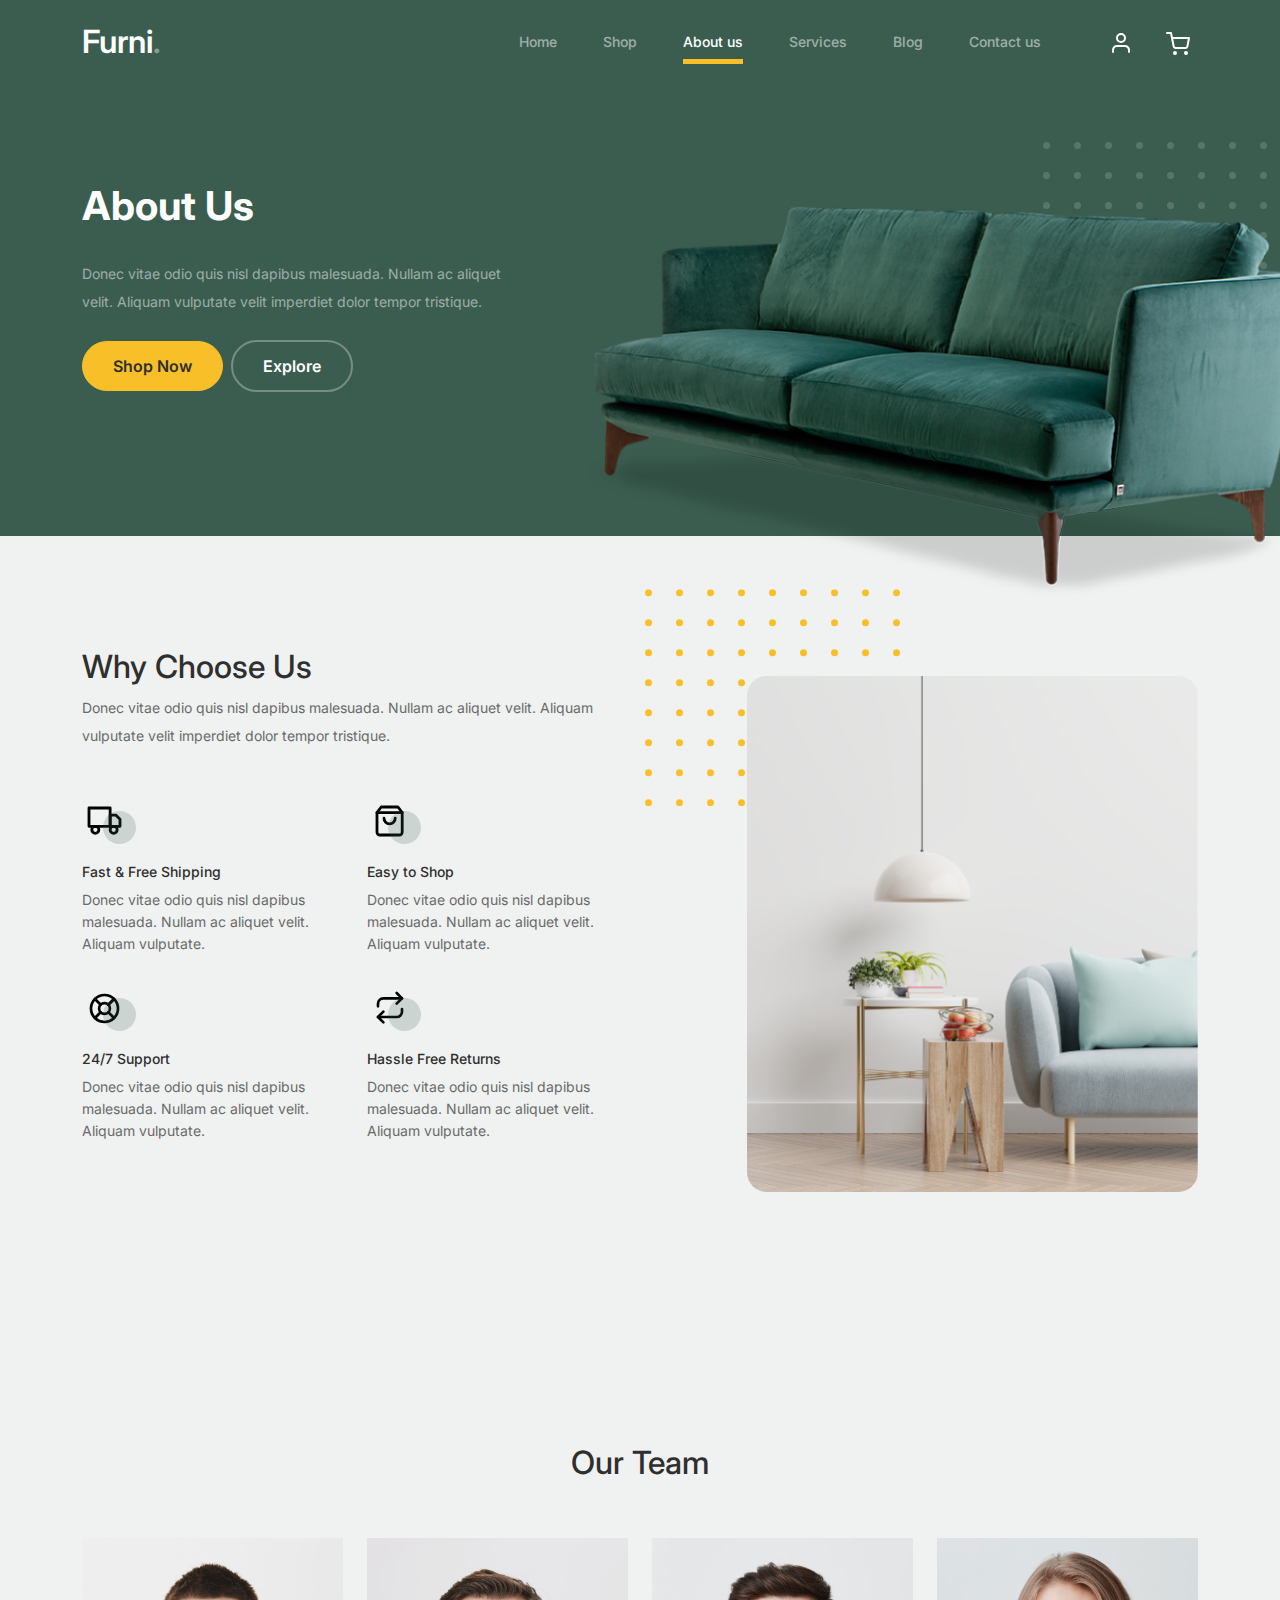
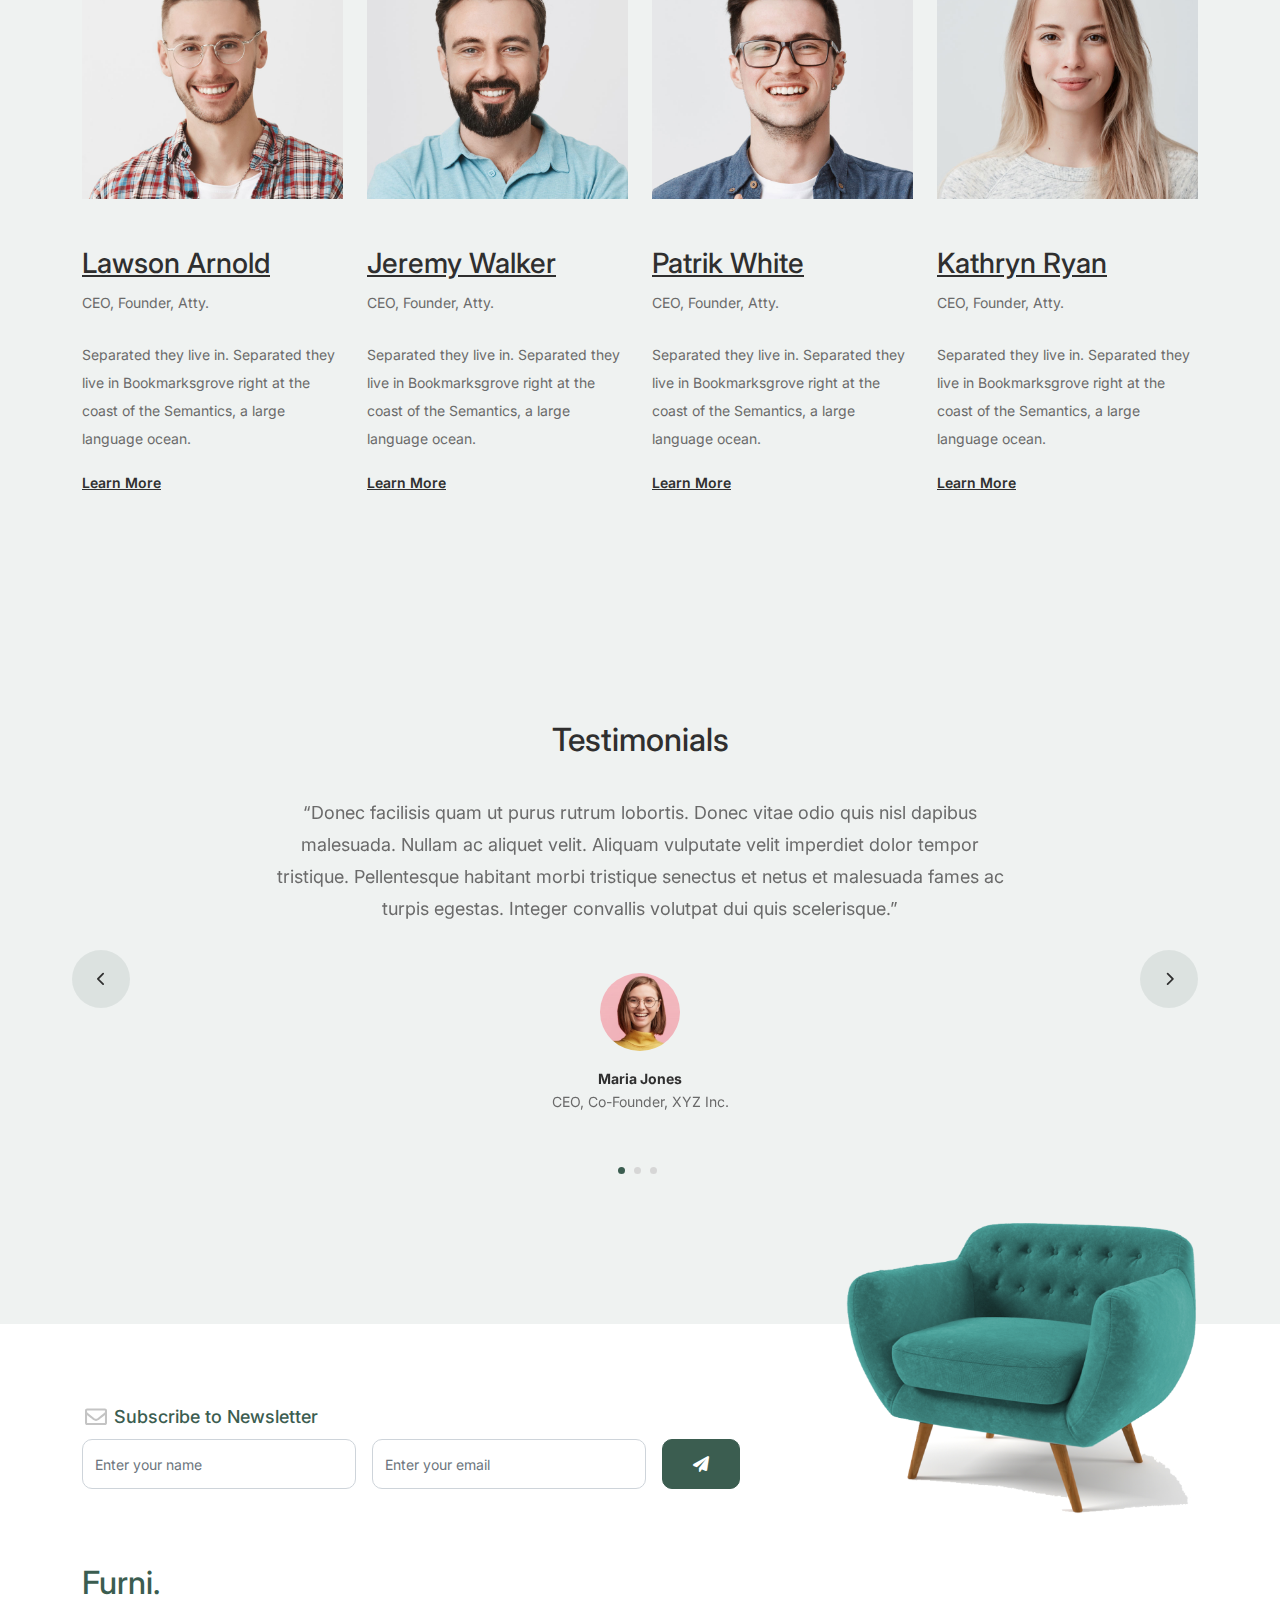
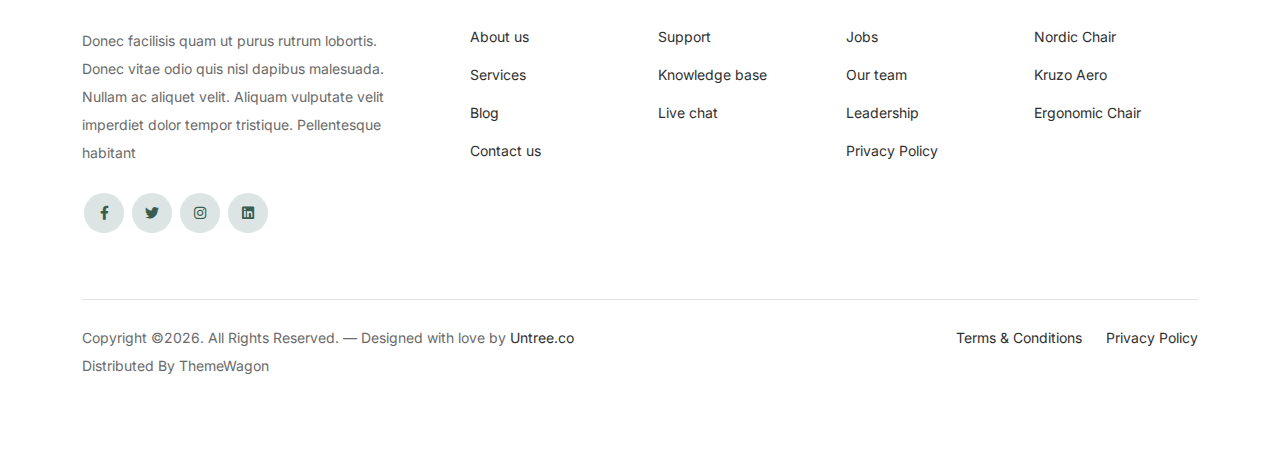
==== about.html @ af4d05bc "first commit" ====
<!-- /*
* Bootstrap 5
* Template Name: Furni
* Template Author: Untree.co
* Template URI: https://untree.co/
* License: https://creativecommons.org/licenses/by/3.0/
*/ -->
<!doctype html>
<html lang="en">
<head>
  <meta charset="utf-8">
  <meta name="viewport" content="width=device-width, initial-scale=1, shrink-to-fit=no">
  <meta name="author" content="Untree.co">
  <link rel="shortcut icon" href="favicon.png">

  <meta name="description" content="" />
  <meta name="keywords" content="bootstrap, bootstrap4" />

		<!-- Bootstrap CSS -->
		<link href="css/bootstrap.min.css" rel="stylesheet">
		<link href="https://cdnjs.cloudflare.com/ajax/libs/font-awesome/6.0.0-beta3/css/all.min.css" rel="stylesheet">
		<link href="css/tiny-slider.css" rel="stylesheet">
		<link href="css/style.css" rel="stylesheet">
		<title>Furni Free Bootstrap 5 Template for Furniture and Interior Design Websites by Untree.co </title>
	</head>

	<body>

		<!-- Start Header/Navigation -->
		<nav class="custom-navbar navbar navbar navbar-expand-md navbar-dark bg-dark" arial-label="Furni navigation bar">

			<div class="container">
				<a class="navbar-brand" href="index.html">Furni<span>.</span></a>

				<button class="navbar-toggler" type="button" data-bs-toggle="collapse" data-bs-target="#navbarsFurni" aria-controls="navbarsFurni" aria-expanded="false" aria-label="Toggle navigation">
					<span class="navbar-toggler-icon"></span>
				</button>

				<div class="collapse navbar-collapse" id="navbarsFurni">
					<ul class="custom-navbar-nav navbar-nav ms-auto mb-2 mb-md-0">
						<li class="nav-item ">
							<a class="nav-link" href="index.html">Home</a>
						</li>
						<li><a class="nav-link" href="shop.html">Shop</a></li>
						<li class="active"><a class="nav-link" href="about.html">About us</a></li>
						<li><a class="nav-link" href="services.html">Services</a></li>
						<li><a class="nav-link" href="blog.html">Blog</a></li>
						<li><a class="nav-link" href="contact.html">Contact us</a></li>
					</ul>

					<ul class="custom-navbar-cta navbar-nav mb-2 mb-md-0 ms-5">
						<li><a class="nav-link" href="#"><img src="images/user.svg"></a></li>
						<li><a class="nav-link" href="cart.html"><img src="images/cart.svg"></a></li>
					</ul>
				</div>
			</div>
				
		</nav>
		<!-- End Header/Navigation -->

		<!-- Start Hero Section -->
			<div class="hero">
				<div class="container">
					<div class="row justify-content-between">
						<div class="col-lg-5">
							<div class="intro-excerpt">
								<h1>About Us</h1>
								<p class="mb-4">Donec vitae odio quis nisl dapibus malesuada. Nullam ac aliquet velit. Aliquam vulputate velit imperdiet dolor tempor tristique.</p>
								<p><a href="" class="btn btn-secondary me-2">Shop Now</a><a href="#" class="btn btn-white-outline">Explore</a></p>
							</div>
						</div>
						<div class="col-lg-7">
							<div class="hero-img-wrap">
								<img src="images/couch.png" class="img-fluid">
							</div>
						</div>
					</div>
				</div>
			</div>
		<!-- End Hero Section -->

		

		<!-- Start Why Choose Us Section -->
		<div class="why-choose-section">
			<div class="container">
				<div class="row justify-content-between align-items-center">
					<div class="col-lg-6">
						<h2 class="section-title">Why Choose Us</h2>
						<p>Donec vitae odio quis nisl dapibus malesuada. Nullam ac aliquet velit. Aliquam vulputate velit imperdiet dolor tempor tristique.</p>

						<div class="row my-5">
							<div class="col-6 col-md-6">
								<div class="feature">
									<div class="icon">
										<img src="images/truck.svg" alt="Image" class="imf-fluid">
									</div>
									<h3>Fast &amp; Free Shipping</h3>
									<p>Donec vitae odio quis nisl dapibus malesuada. Nullam ac aliquet velit. Aliquam vulputate.</p>
								</div>
							</div>

							<div class="col-6 col-md-6">
								<div class="feature">
									<div class="icon">
										<img src="images/bag.svg" alt="Image" class="imf-fluid">
									</div>
									<h3>Easy to Shop</h3>
									<p>Donec vitae odio quis nisl dapibus malesuada. Nullam ac aliquet velit. Aliquam vulputate.</p>
								</div>
							</div>

							<div class="col-6 col-md-6">
								<div class="feature">
									<div class="icon">
										<img src="images/support.svg" alt="Image" class="imf-fluid">
									</div>
									<h3>24/7 Support</h3>
									<p>Donec vitae odio quis nisl dapibus malesuada. Nullam ac aliquet velit. Aliquam vulputate.</p>
								</div>
							</div>

							<div class="col-6 col-md-6">
								<div class="feature">
									<div class="icon">
										<img src="images/return.svg" alt="Image" class="imf-fluid">
									</div>
									<h3>Hassle Free Returns</h3>
									<p>Donec vitae odio quis nisl dapibus malesuada. Nullam ac aliquet velit. Aliquam vulputate.</p>
								</div>
							</div>

						</div>
					</div>

					<div class="col-lg-5">
						<div class="img-wrap">
							<img src="images/why-choose-us-img.jpg" alt="Image" class="img-fluid">
						</div>
					</div>

				</div>
			</div>
		</div>
		<!-- End Why Choose Us Section -->

		<!-- Start Team Section -->
		<div class="untree_co-section">
			<div class="container">

				<div class="row mb-5">
					<div class="col-lg-5 mx-auto text-center">
						<h2 class="section-title">Our Team</h2>
					</div>
				</div>

				<div class="row">

					<!-- Start Column 1 -->
					<div class="col-12 col-md-6 col-lg-3 mb-5 mb-md-0">
						<img src="images/person_1.jpg" class="img-fluid mb-5">
						<h3 clas><a href="#"><span class="">Lawson</span> Arnold</a></h3>
            <span class="d-block position mb-4">CEO, Founder, Atty.</span>
            <p>Separated they live in.
            Separated they live in Bookmarksgrove right at the coast of the Semantics, a large language ocean.</p>
            <p class="mb-0"><a href="#" class="more dark">Learn More <span class="icon-arrow_forward"></span></a></p>
					</div> 
					<!-- End Column 1 -->

					<!-- Start Column 2 -->
					<div class="col-12 col-md-6 col-lg-3 mb-5 mb-md-0">
						<img src="images/person_2.jpg" class="img-fluid mb-5">

						<h3 clas><a href="#"><span class="">Jeremy</span> Walker</a></h3>
            <span class="d-block position mb-4">CEO, Founder, Atty.</span>
            <p>Separated they live in.
            Separated they live in Bookmarksgrove right at the coast of the Semantics, a large language ocean.</p>
            <p class="mb-0"><a href="#" class="more dark">Learn More <span class="icon-arrow_forward"></span></a></p>

					</div> 
					<!-- End Column 2 -->

					<!-- Start Column 3 -->
					<div class="col-12 col-md-6 col-lg-3 mb-5 mb-md-0">
						<img src="images/person_3.jpg" class="img-fluid mb-5">
						<h3 clas><a href="#"><span class="">Patrik</span> White</a></h3>
            <span class="d-block position mb-4">CEO, Founder, Atty.</span>
            <p>Separated they live in.
            Separated they live in Bookmarksgrove right at the coast of the Semantics, a large language ocean.</p>
            <p class="mb-0"><a href="#" class="more dark">Learn More <span class="icon-arrow_forward"></span></a></p>
					</div> 
					<!-- End Column 3 -->

					<!-- Start Column 4 -->
					<div class="col-12 col-md-6 col-lg-3 mb-5 mb-md-0">
						<img src="images/person_4.jpg" class="img-fluid mb-5">

						<h3 clas><a href="#"><span class="">Kathryn</span> Ryan</a></h3>
            <span class="d-block position mb-4">CEO, Founder, Atty.</span>
            <p>Separated they live in.
            Separated they live in Bookmarksgrove right at the coast of the Semantics, a large language ocean.</p>
            <p class="mb-0"><a href="#" class="more dark">Learn More <span class="icon-arrow_forward"></span></a></p>

          
					</div> 
					<!-- End Column 4 -->

					

				</div>
			</div>
		</div>
		<!-- End Team Section -->

		

		<!-- Start Testimonial Slider -->
		<div class="testimonial-section before-footer-section">
			<div class="container">
				<div class="row">
					<div class="col-lg-7 mx-auto text-center">
						<h2 class="section-title">Testimonials</h2>
					</div>
				</div>

				<div class="row justify-content-center">
					<div class="col-lg-12">
						<div class="testimonial-slider-wrap text-center">

							<div id="testimonial-nav">
								<span class="prev" data-controls="prev"><span class="fa fa-chevron-left"></span></span>
								<span class="next" data-controls="next"><span class="fa fa-chevron-right"></span></span>
							</div>

							<div class="testimonial-slider">
								
								<div class="item">
									<div class="row justify-content-center">
										<div class="col-lg-8 mx-auto">

											<div class="testimonial-block text-center">
												<blockquote class="mb-5">
													<p>&ldquo;Donec facilisis quam ut purus rutrum lobortis. Donec vitae odio quis nisl dapibus malesuada. Nullam ac aliquet velit. Aliquam vulputate velit imperdiet dolor tempor tristique. Pellentesque habitant morbi tristique senectus et netus et malesuada fames ac turpis egestas. Integer convallis volutpat dui quis scelerisque.&rdquo;</p>
												</blockquote>

												<div class="author-info">
													<div class="author-pic">
														<img src="images/person-1.png" alt="Maria Jones" class="img-fluid">
													</div>
													<h3 class="font-weight-bold">Maria Jones</h3>
													<span class="position d-block mb-3">CEO, Co-Founder, XYZ Inc.</span>
												</div>
											</div>

										</div>
									</div>
								</div> 
								<!-- END item -->

								<div class="item">
									<div class="row justify-content-center">
										<div class="col-lg-8 mx-auto">

											<div class="testimonial-block text-center">
												<blockquote class="mb-5">
													<p>&ldquo;Donec facilisis quam ut purus rutrum lobortis. Donec vitae odio quis nisl dapibus malesuada. Nullam ac aliquet velit. Aliquam vulputate velit imperdiet dolor tempor tristique. Pellentesque habitant morbi tristique senectus et netus et malesuada fames ac turpis egestas. Integer convallis volutpat dui quis scelerisque.&rdquo;</p>
												</blockquote>

												<div class="author-info">
													<div class="author-pic">
														<img src="images/person-1.png" alt="Maria Jones" class="img-fluid">
													</div>
													<h3 class="font-weight-bold">Maria Jones</h3>
													<span class="position d-block mb-3">CEO, Co-Founder, XYZ Inc.</span>
												</div>
											</div>

										</div>
									</div>
								</div> 
								<!-- END item -->

								<div class="item">
									<div class="row justify-content-center">
										<div class="col-lg-8 mx-auto">

											<div class="testimonial-block text-center">
												<blockquote class="mb-5">
													<p>&ldquo;Donec facilisis quam ut purus rutrum lobortis. Donec vitae odio quis nisl dapibus malesuada. Nullam ac aliquet velit. Aliquam vulputate velit imperdiet dolor tempor tristique. Pellentesque habitant morbi tristique senectus et netus et malesuada fames ac turpis egestas. Integer convallis volutpat dui quis scelerisque.&rdquo;</p>
												</blockquote>

												<div class="author-info">
													<div class="author-pic">
														<img src="images/person-1.png" alt="Maria Jones" class="img-fluid">
													</div>
													<h3 class="font-weight-bold">Maria Jones</h3>
													<span class="position d-block mb-3">CEO, Co-Founder, XYZ Inc.</span>
												</div>
											</div>

										</div>
									</div>
								</div> 
								<!-- END item -->

							</div>

						</div>
					</div>
				</div>
			</div>
		</div>
		<!-- End Testimonial Slider -->

		

		<!-- Start Footer Section -->
		<footer class="footer-section">
			<div class="container relative">

				<div class="sofa-img">
					<img src="images/sofa.png" alt="Image" class="img-fluid">
				</div>

				<div class="row">
					<div class="col-lg-8">
						<div class="subscription-form">
							<h3 class="d-flex align-items-center"><span class="me-1"><img src="images/envelope-outline.svg" alt="Image" class="img-fluid"></span><span>Subscribe to Newsletter</span></h3>

							<form action="#" class="row g-3">
								<div class="col-auto">
									<input type="text" class="form-control" placeholder="Enter your name">
								</div>
								<div class="col-auto">
									<input type="email" class="form-control" placeholder="Enter your email">
								</div>
								<div class="col-auto">
									<button class="btn btn-primary">
										<span class="fa fa-paper-plane"></span>
									</button>
								</div>
							</form>

						</div>
					</div>
				</div>

				<div class="row g-5 mb-5">
					<div class="col-lg-4">
						<div class="mb-4 footer-logo-wrap"><a href="#" class="footer-logo">Furni<span>.</span></a></div>
						<p class="mb-4">Donec facilisis quam ut purus rutrum lobortis. Donec vitae odio quis nisl dapibus malesuada. Nullam ac aliquet velit. Aliquam vulputate velit imperdiet dolor tempor tristique. Pellentesque habitant</p>

						<ul class="list-unstyled custom-social">
							<li><a href="#"><span class="fa fa-brands fa-facebook-f"></span></a></li>
							<li><a href="#"><span class="fa fa-brands fa-twitter"></span></a></li>
							<li><a href="#"><span class="fa fa-brands fa-instagram"></span></a></li>
							<li><a href="#"><span class="fa fa-brands fa-linkedin"></span></a></li>
						</ul>
					</div>

					<div class="col-lg-8">
						<div class="row links-wrap">
							<div class="col-6 col-sm-6 col-md-3">
								<ul class="list-unstyled">
									<li><a href="#">About us</a></li>
									<li><a href="#">Services</a></li>
									<li><a href="#">Blog</a></li>
									<li><a href="#">Contact us</a></li>
								</ul>
							</div>

							<div class="col-6 col-sm-6 col-md-3">
								<ul class="list-unstyled">
									<li><a href="#">Support</a></li>
									<li><a href="#">Knowledge base</a></li>
									<li><a href="#">Live chat</a></li>
								</ul>
							</div>

							<div class="col-6 col-sm-6 col-md-3">
								<ul class="list-unstyled">
									<li><a href="#">Jobs</a></li>
									<li><a href="#">Our team</a></li>
									<li><a href="#">Leadership</a></li>
									<li><a href="#">Privacy Policy</a></li>
								</ul>
							</div>

							<div class="col-6 col-sm-6 col-md-3">
								<ul class="list-unstyled">
									<li><a href="#">Nordic Chair</a></li>
									<li><a href="#">Kruzo Aero</a></li>
									<li><a href="#">Ergonomic Chair</a></li>
								</ul>
							</div>
						</div>
					</div>

				</div>

				<div class="border-top copyright">
					<div class="row pt-4">
						<div class="col-lg-6">
							<p class="mb-2 text-center text-lg-start">Copyright &copy;<script>document.write(new Date().getFullYear());</script>. All Rights Reserved. &mdash; Designed with love by <a href="https://untree.co">Untree.co</a> Distributed By <a hreff="https://themewagon.com">ThemeWagon</a>  <!-- License information: https://untree.co/license/ -->
            </p>
						</div>

						<div class="col-lg-6 text-center text-lg-end">
							<ul class="list-unstyled d-inline-flex ms-auto">
								<li class="me-4"><a href="#">Terms &amp; Conditions</a></li>
								<li><a href="#">Privacy Policy</a></li>
							</ul>
						</div>

					</div>
				</div>

			</div>
		</footer>
		<!-- End Footer Section -->	


		<script src="js/bootstrap.bundle.min.js"></script>
		<script src="js/tiny-slider.js"></script>
		<script src="js/custom.js"></script>
	</body>

</html>
---- css/tiny-slider.css ----
.tns-outer{padding:0 !important}.tns-outer [hidden]{display:none !important}.tns-outer [aria-controls],.tns-outer [data-action]{cursor:pointer}.tns-slider{-webkit-transition:all 0s;-moz-transition:all 0s;transition:all 0s}.tns-slider>.tns-item{-webkit-box-sizing:border-box;-moz-box-sizing:border-box;box-sizing:border-box}.tns-horizontal.tns-subpixel{white-space:nowrap}.tns-horizontal.tns-subpixel>.tns-item{display:inline-block;vertical-align:top;white-space:normal}.tns-horizontal.tns-no-subpixel:after{content:'';display:table;clear:both}.tns-horizontal.tns-no-subpixel>.tns-item{float:left}.tns-horizontal.tns-carousel.tns-no-subpixel>.tns-item{margin-right:-100%}.tns-no-calc{position:relative;left:0}.tns-gallery{position:relative;left:0;min-height:1px}.tns-gallery>.tns-item{position:absolute;left:-100%;-webkit-transition:transform 0s, opacity 0s;-moz-transition:transform 0s, opacity 0s;transition:transform 0s, opacity 0s}.tns-gallery>.tns-slide-active{position:relative;left:auto !important}.tns-gallery>.tns-moving{-webkit-transition:all 0.25s;-moz-transition:all 0.25s;transition:all 0.25s}.tns-autowidth{display:inline-block}.tns-lazy-img{-webkit-transition:opacity 0.6s;-moz-transition:opacity 0.6s;transition:opacity 0.6s;opacity:0.6}.tns-lazy-img.tns-complete{opacity:1}.tns-ah{-webkit-transition:height 0s;-moz-transition:height 0s;transition:height 0s}.tns-ovh{overflow:hidden}.tns-visually-hidden{position:absolute;left:-10000em}.tns-transparent{opacity:0;visibility:hidden}.tns-fadeIn{opacity:1;filter:alpha(opacity=100);z-index:0}.tns-normal,.tns-fadeOut{opacity:0;filter:alpha(opacity=0);z-index:-1}.tns-vpfix{white-space:nowrap}.tns-vpfix>div,.tns-vpfix>li{display:inline-block}.tns-t-subp2{margin:0 auto;width:310px;position:relative;height:10px;overflow:hidden}.tns-t-ct{width:2333.3333333%;width:-webkit-calc(100% * 70 / 3);width:-moz-calc(100% * 70 / 3);width:calc(100% * 70 / 3);position:absolute;right:0}.tns-t-ct:after{content:'';display:table;clear:both}.tns-t-ct>div{width:1.4285714%;width:-webkit-calc(100% / 70);width:-moz-calc(100% / 70);width:calc(100% / 70);height:10px;float:left}

/*# sourceMappingURL=sourcemaps/tiny-slider.css.map */
---- css/style.css ----
/*
* Template Name: UntreeStore
* Template Author: Untree.co
* Author URI: https://untree.co/
* License: https://creativecommons.org/licenses/by/3.0/
*/
@import url("https://fonts.googleapis.com/css2?family=Inter:wght@400;500;600;700;800&display=swap");
body {
  overflow-x: hidden;
  position: relative; }

body {
  font-family: "Inter", sans-serif;
  font-weight: 400;
  line-height: 28px;
  color: #6a6a6a;
  font-size: 14px;
  background-color: #eff2f1; }

a {
  text-decoration: none;
  -webkit-transition: .3s all ease;
  -o-transition: .3s all ease;
  transition: .3s all ease;
  color: #2f2f2f;
  text-decoration: underline; }
  a:hover {
    color: #2f2f2f;
    text-decoration: none; }
  a.more {
    font-weight: 600; }

.custom-navbar {
  background: #3b5d50 !important;
  padding-top: 20px;
  padding-bottom: 20px; }
  .custom-navbar .navbar-brand {
    font-size: 32px;
    font-weight: 600; }
    .custom-navbar .navbar-brand > span {
      opacity: .4; }
  .custom-navbar .navbar-toggler {
    border-color: transparent; }
    .custom-navbar .navbar-toggler:active, .custom-navbar .navbar-toggler:focus {
      -webkit-box-shadow: none;
      box-shadow: none;
      outline: none; }
  @media (min-width: 992px) {
    .custom-navbar .custom-navbar-nav li {
      margin-left: 15px;
      margin-right: 15px; } }
  .custom-navbar .custom-navbar-nav li a {
    font-weight: 500;
    color: #ffffff !important;
    opacity: .5;
    -webkit-transition: .3s all ease;
    -o-transition: .3s all ease;
    transition: .3s all ease;
    position: relative; }
    @media (min-width: 768px) {
      .custom-navbar .custom-navbar-nav li a:before {
        content: "";
        position: absolute;
        bottom: 0;
        left: 8px;
        right: 8px;
        background: #f9bf29;
        height: 5px;
        opacity: 1;
        visibility: visible;
        width: 0;
        -webkit-transition: .15s all ease-out;
        -o-transition: .15s all ease-out;
        transition: .15s all ease-out; } }
    .custom-navbar .custom-navbar-nav li a:hover {
      opacity: 1; }
      .custom-navbar .custom-navbar-nav li a:hover:before {
        width: calc(100% - 16px); }
  .custom-navbar .custom-navbar-nav li.active a {
    opacity: 1; }
    .custom-navbar .custom-navbar-nav li.active a:before {
      width: calc(100% - 16px); }
  .custom-navbar .custom-navbar-cta {
    margin-left: 0 !important;
    -webkit-box-orient: horizontal;
    -webkit-box-direction: normal;
    -ms-flex-direction: row;
    flex-direction: row; }
    @media (min-width: 768px) {
      .custom-navbar .custom-navbar-cta {
        margin-left: 40px !important; } }
    .custom-navbar .custom-navbar-cta li {
      margin-left: 0px;
      margin-right: 0px; }
      .custom-navbar .custom-navbar-cta li:first-child {
        margin-right: 20px; }

.hero {
  background: #3b5d50;
  padding: calc(4rem - 30px) 0 0rem 0; }
  @media (min-width: 768px) {
    .hero {
      padding: calc(4rem - 30px) 0 4rem 0; } }
  @media (min-width: 992px) {
    .hero {
      padding: calc(8rem - 30px) 0 8rem 0; } }
  .hero .intro-excerpt {
    position: relative;
    z-index: 4; }
    @media (min-width: 992px) {
      .hero .intro-excerpt {
        max-width: 450px; } }
  .hero h1 {
    font-weight: 700;
    color: #ffffff;
    margin-bottom: 30px; }
    @media (min-width: 1400px) {
      .hero h1 {
        font-size: 54px; } }
  .hero p {
    color: rgba(255, 255, 255, 0.5);
    margin-botom: 30px; }
  .hero .hero-img-wrap {
    position: relative; }
    .hero .hero-img-wrap img {
      position: relative;
      top: 0px;
      right: 0px;
      z-index: 2;
      max-width: 780px;
      left: -20px; }
      @media (min-width: 768px) {
        .hero .hero-img-wrap img {
          right: 0px;
          left: -100px; } }
      @media (min-width: 992px) {
        .hero .hero-img-wrap img {
          left: 0px;
          top: -80px;
          position: absolute;
          right: -50px; } }
      @media (min-width: 1200px) {
        .hero .hero-img-wrap img {
          left: 0px;
          top: -80px;
          right: -100px; } }
    .hero .hero-img-wrap:after {
      content: "";
      position: absolute;
      width: 255px;
      height: 217px;
      background-image: url("../images/dots-light.svg");
      background-size: contain;
      background-repeat: no-repeat;
      right: -100px;
      top: -0px; }
      @media (min-width: 1200px) {
        .hero .hero-img-wrap:after {
          top: -40px; } }

.btn {
  font-weight: 600;
  padding: 12px 30px;
  border-radius: 30px;
  color: #ffffff;
  background: #2f2f2f;
  border-color: #2f2f2f; }
  .btn:hover {
    color: #ffffff;
    background: #222222;
    border-color: #222222; }
  .btn:active, .btn:focus {
    outline: none !important;
    -webkit-box-shadow: none;
    box-shadow: none; }
  .btn.btn-primary {
    background: #3b5d50;
    border-color: #3b5d50; }
    .btn.btn-primary:hover {
      background: #314d43;
      border-color: #314d43; }
  .btn.btn-secondary {
    color: #2f2f2f;
    background: #f9bf29;
    border-color: #f9bf29; }
    .btn.btn-secondary:hover {
      background: #f8b810;
      border-color: #f8b810; }
  .btn.btn-white-outline {
    background: transparent;
    border-width: 2px;
    border-color: rgba(255, 255, 255, 0.3); }
    .btn.btn-white-outline:hover {
      border-color: white;
      color: #ffffff; }

.section-title {
  color: #2f2f2f; }

.product-section {
  padding: 7rem 0; }
  .product-section .product-item {
    text-align: center;
    text-decoration: none;
    display: block;
    position: relative;
    padding-bottom: 50px;
    cursor: pointer; }
    .product-section .product-item .product-thumbnail {
      margin-bottom: 30px;
      position: relative;
      top: 0;
      -webkit-transition: .3s all ease;
      -o-transition: .3s all ease;
      transition: .3s all ease; }
    .product-section .product-item h3 {
      font-weight: 600;
      font-size: 16px; }
    .product-section .product-item strong {
      font-weight: 800 !important;
      font-size: 18px !important; }
    .product-section .product-item h3, .product-section .product-item strong {
      color: #2f2f2f;
      text-decoration: none; }
    .product-section .product-item .icon-cross {
      position: absolute;
      width: 35px;
      height: 35px;
      display: inline-block;
      background: #2f2f2f;
      bottom: 15px;
      left: 50%;
      -webkit-transform: translateX(-50%);
      -ms-transform: translateX(-50%);
      transform: translateX(-50%);
      margin-bottom: -17.5px;
      border-radius: 50%;
      opacity: 0;
      visibility: hidden;
      -webkit-transition: .3s all ease;
      -o-transition: .3s all ease;
      transition: .3s all ease; }
      .product-section .product-item .icon-cross img {
        position: absolute;
        left: 50%;
        top: 50%;
        -webkit-transform: translate(-50%, -50%);
        -ms-transform: translate(-50%, -50%);
        transform: translate(-50%, -50%); }
    .product-section .product-item:before {
      bottom: 0;
      left: 0;
      right: 0;
      position: absolute;
      content: "";
      background: #dce5e4;
      height: 0%;
      z-index: -1;
      border-radius: 10px;
      -webkit-transition: .3s all ease;
      -o-transition: .3s all ease;
      transition: .3s all ease; }
    .product-section .product-item:hover .product-thumbnail {
      top: -25px; }
    .product-section .product-item:hover .icon-cross {
      bottom: 0;
      opacity: 1;
      visibility: visible; }
    .product-section .product-item:hover:before {
      height: 70%; }

.why-choose-section {
  padding: 7rem 0; }
  .why-choose-section .img-wrap {
    position: relative; }
    .why-choose-section .img-wrap:before {
      position: absolute;
      content: "";
      width: 255px;
      height: 217px;
      background-image: url("../images/dots-yellow.svg");
      background-repeat: no-repeat;
      background-size: contain;
      -webkit-transform: translate(-40%, -40%);
      -ms-transform: translate(-40%, -40%);
      transform: translate(-40%, -40%);
      z-index: -1; }
    .why-choose-section .img-wrap img {
      border-radius: 20px; }

.feature {
  margin-bottom: 30px; }
  .feature .icon {
    display: inline-block;
    position: relative;
    margin-bottom: 20px; }
    .feature .icon:before {
      content: "";
      width: 33px;
      height: 33px;
      position: absolute;
      background: rgba(59, 93, 80, 0.2);
      border-radius: 50%;
      right: -8px;
      bottom: 0; }
  .feature h3 {
    font-size: 14px;
    color: #2f2f2f; }
  .feature p {
    font-size: 14px;
    line-height: 22px;
    color: #6a6a6a; }

.we-help-section {
  padding: 7rem 0; }
  .we-help-section .imgs-grid {
    display: -ms-grid;
    display: grid;
    -ms-grid-columns: (1fr)[27];
    grid-template-columns: repeat(27, 1fr);
    position: relative; }
    .we-help-section .imgs-grid:before {
      position: absolute;
      content: "";
      width: 255px;
      height: 217px;
      background-image: url("../images/dots-green.svg");
      background-size: contain;
      background-repeat: no-repeat;
      -webkit-transform: translate(-40%, -40%);
      -ms-transform: translate(-40%, -40%);
      transform: translate(-40%, -40%);
      z-index: -1; }
    .we-help-section .imgs-grid .grid {
      position: relative; }
      .we-help-section .imgs-grid .grid img {
        border-radius: 20px;
        max-width: 100%; }
      .we-help-section .imgs-grid .grid.grid-1 {
        -ms-grid-column: 1;
        -ms-grid-column-span: 18;
        grid-column: 1 / span 18;
        -ms-grid-row: 1;
        -ms-grid-row-span: 27;
        grid-row: 1 / span 27; }
      .we-help-section .imgs-grid .grid.grid-2 {
        -ms-grid-column: 19;
        -ms-grid-column-span: 27;
        grid-column: 19 / span 27;
        -ms-grid-row: 1;
        -ms-grid-row-span: 5;
        grid-row: 1 / span 5;
        padding-left: 20px; }
      .we-help-section .imgs-grid .grid.grid-3 {
        -ms-grid-column: 14;
        -ms-grid-column-span: 16;
        grid-column: 14 / span 16;
        -ms-grid-row: 6;
        -ms-grid-row-span: 27;
        grid-row: 6 / span 27;
        padding-top: 20px; }

.custom-list {
  width: 100%; }
  .custom-list li {
    display: inline-block;
    width: calc(50% - 20px);
    margin-bottom: 12px;
    line-height: 1.5;
    position: relative;
    padding-left: 20px; }
    .custom-list li:before {
      content: "";
      width: 8px;
      height: 8px;
      border-radius: 50%;
      border: 2px solid #3b5d50;
      position: absolute;
      left: 0;
      top: 8px; }

.popular-product {
  padding: 0 0 7rem 0; }
  .popular-product .product-item-sm h3 {
    font-size: 14px;
    font-weight: 700;
    color: #2f2f2f; }
  .popular-product .product-item-sm a {
    text-decoration: none;
    color: #2f2f2f;
    -webkit-transition: .3s all ease;
    -o-transition: .3s all ease;
    transition: .3s all ease; }
    .popular-product .product-item-sm a:hover {
      color: rgba(47, 47, 47, 0.5); }
  .popular-product .product-item-sm p {
    line-height: 1.4;
    margin-bottom: 10px;
    font-size: 14px; }
  .popular-product .product-item-sm .thumbnail {
    margin-right: 10px;
    -webkit-box-flex: 0;
    -ms-flex: 0 0 120px;
    flex: 0 0 120px;
    position: relative; }
    .popular-product .product-item-sm .thumbnail:before {
      content: "";
      position: absolute;
      border-radius: 20px;
      background: #dce5e4;
      width: 98px;
      height: 98px;
      top: 50%;
      left: 50%;
      -webkit-transform: translate(-50%, -50%);
      -ms-transform: translate(-50%, -50%);
      transform: translate(-50%, -50%);
      z-index: -1; }

.testimonial-section {
  padding: 3rem 0 7rem 0; }

.testimonial-slider-wrap {
  position: relative; }
  .testimonial-slider-wrap .tns-inner {
    padding-top: 30px; }
  .testimonial-slider-wrap .item .testimonial-block blockquote {
    font-size: 16px; }
    @media (min-width: 768px) {
      .testimonial-slider-wrap .item .testimonial-block blockquote {
        line-height: 32px;
        font-size: 18px; } }
  .testimonial-slider-wrap .item .testimonial-block .author-info .author-pic {
    margin-bottom: 20px; }
    .testimonial-slider-wrap .item .testimonial-block .author-info .author-pic img {
      max-width: 80px;
      border-radius: 50%; }
  .testimonial-slider-wrap .item .testimonial-block .author-info h3 {
    font-size: 14px;
    font-weight: 700;
    color: #2f2f2f;
    margin-bottom: 0; }
  .testimonial-slider-wrap #testimonial-nav {
    position: absolute;
    top: 50%;
    z-index: 99;
    width: 100%;
    display: none; }
    @media (min-width: 768px) {
      .testimonial-slider-wrap #testimonial-nav {
        display: block; } }
    .testimonial-slider-wrap #testimonial-nav > span {
      cursor: pointer;
      position: absolute;
      width: 58px;
      height: 58px;
      line-height: 58px;
      border-radius: 50%;
      background: rgba(59, 93, 80, 0.1);
      color: #2f2f2f;
      -webkit-transition: .3s all ease;
      -o-transition: .3s all ease;
      transition: .3s all ease; }
      .testimonial-slider-wrap #testimonial-nav > span:hover {
        background: #3b5d50;
        color: #ffffff; }
    .testimonial-slider-wrap #testimonial-nav .prev {
      left: -10px; }
    .testimonial-slider-wrap #testimonial-nav .next {
      right: 0; }
  .testimonial-slider-wrap .tns-nav {
    position: absolute;
    bottom: -50px;
    left: 50%;
    -webkit-transform: translateX(-50%);
    -ms-transform: translateX(-50%);
    transform: translateX(-50%); }
    .testimonial-slider-wrap .tns-nav button {
      background: none;
      border: none;
      display: inline-block;
      position: relative;
      width: 0 !important;
      height: 7px !important;
      margin: 2px; }
      .testimonial-slider-wrap .tns-nav button:active, .testimonial-slider-wrap .tns-nav button:focus, .testimonial-slider-wrap .tns-nav button:hover {
        outline: none;
        -webkit-box-shadow: none;
        box-shadow: none;
        background: none; }
      .testimonial-slider-wrap .tns-nav button:before {
        display: block;
        width: 7px;
        height: 7px;
        left: 0;
        top: 0;
        position: absolute;
        content: "";
        border-radius: 50%;
        -webkit-transition: .3s all ease;
        -o-transition: .3s all ease;
        transition: .3s all ease;
        background-color: #d6d6d6; }
      .testimonial-slider-wrap .tns-nav button:hover:before, .testimonial-slider-wrap .tns-nav button.tns-nav-active:before {
        background-color: #3b5d50; }

.before-footer-section {
  padding: 7rem 0 12rem 0 !important; }

.blog-section {
  padding: 7rem 0 12rem 0; }
  .blog-section .post-entry a {
    text-decoration: none; }
  .blog-section .post-entry .post-thumbnail {
    display: block;
    margin-bottom: 20px; }
    .blog-section .post-entry .post-thumbnail img {
      border-radius: 20px;
      -webkit-transition: .3s all ease;
      -o-transition: .3s all ease;
      transition: .3s all ease; }
  .blog-section .post-entry .post-content-entry {
    padding-left: 15px;
    padding-right: 15px; }
    .blog-section .post-entry .post-content-entry h3 {
      font-size: 16px;
      margin-bottom: 0;
      font-weight: 600;
      margin-bottom: 7px; }
    .blog-section .post-entry .post-content-entry .meta {
      font-size: 14px; }
      .blog-section .post-entry .post-content-entry .meta a {
        font-weight: 600; }
  .blog-section .post-entry:hover .post-thumbnail img, .blog-section .post-entry:focus .post-thumbnail img {
    opacity: .7; }

.footer-section {
  padding: 80px 0;
  background: #ffffff; }
  .footer-section .relative {
    position: relative; }
  .footer-section a {
    text-decoration: none;
    color: #2f2f2f;
    -webkit-transition: .3s all ease;
    -o-transition: .3s all ease;
    transition: .3s all ease; }
    .footer-section a:hover {
      color: rgba(47, 47, 47, 0.5); }
  .footer-section .subscription-form {
    margin-bottom: 40px;
    position: relative;
    z-index: 2;
    margin-top: 100px; }
    @media (min-width: 992px) {
      .footer-section .subscription-form {
        margin-top: 0px;
        margin-bottom: 80px; } }
    .footer-section .subscription-form h3 {
      font-size: 18px;
      font-weight: 500;
      color: #3b5d50; }
    .footer-section .subscription-form .form-control {
      height: 50px;
      border-radius: 10px;
      font-family: "Inter", sans-serif; }
      .footer-section .subscription-form .form-control:active, .footer-section .subscription-form .form-control:focus {
        outline: none;
        -webkit-box-shadow: none;
        box-shadow: none;
        border-color: #3b5d50;
        -webkit-box-shadow: 0 1px 4px 0 rgba(0, 0, 0, 0.2);
        box-shadow: 0 1px 4px 0 rgba(0, 0, 0, 0.2); }
      .footer-section .subscription-form .form-control::-webkit-input-placeholder {
        font-size: 14px; }
      .footer-section .subscription-form .form-control::-moz-placeholder {
        font-size: 14px; }
      .footer-section .subscription-form .form-control:-ms-input-placeholder {
        font-size: 14px; }
      .footer-section .subscription-form .form-control:-moz-placeholder {
        font-size: 14px; }
    .footer-section .subscription-form .btn {
      border-radius: 10px !important; }
  .footer-section .sofa-img {
    position: absolute;
    top: -200px;
    z-index: 1;
    right: 0; }
    .footer-section .sofa-img img {
      max-width: 380px; }
  .footer-section .links-wrap {
    margin-top: 0px; }
    @media (min-width: 992px) {
      .footer-section .links-wrap {
        margin-top: 54px; } }
    .footer-section .links-wrap ul li {
      margin-bottom: 10px; }
  .footer-section .footer-logo-wrap .footer-logo {
    font-size: 32px;
    font-weight: 500;
    text-decoration: none;
    color: #3b5d50; }
  .footer-section .custom-social li {
    margin: 2px;
    display: inline-block; }
    .footer-section .custom-social li a {
      width: 40px;
      height: 40px;
      text-align: center;
      line-height: 40px;
      display: inline-block;
      background: #dce5e4;
      color: #3b5d50;
      border-radius: 50%; }
      .footer-section .custom-social li a:hover {
        background: #3b5d50;
        color: #ffffff; }
  .footer-section .border-top {
    border-color: #dce5e4; }
    .footer-section .border-top.copyright {
      font-size: 14px !important; }

.untree_co-section {
  padding: 7rem 0; }

.form-control {
  height: 50px;
  border-radius: 10px;
  font-family: "Inter", sans-serif; }
  .form-control:active, .form-control:focus {
    outline: none;
    -webkit-box-shadow: none;
    box-shadow: none;
    border-color: #3b5d50;
    -webkit-box-shadow: 0 1px 4px 0 rgba(0, 0, 0, 0.2);
    box-shadow: 0 1px 4px 0 rgba(0, 0, 0, 0.2); }
  .form-control::-webkit-input-placeholder {
    font-size: 14px; }
  .form-control::-moz-placeholder {
    font-size: 14px; }
  .form-control:-ms-input-placeholder {
    font-size: 14px; }
  .form-control:-moz-placeholder {
    font-size: 14px; }

.service {
  line-height: 1.5; }
  .service .service-icon {
    border-radius: 10px;
    -webkit-box-flex: 0;
    -ms-flex: 0 0 50px;
    flex: 0 0 50px;
    height: 50px;
    line-height: 50px;
    text-align: center;
    background: #3b5d50;
    margin-right: 20px;
    color: #ffffff; }

textarea {
  height: auto !important; }

.site-blocks-table {
  overflow: auto; }
  .site-blocks-table .product-thumbnail {
    width: 200px; }
  .site-blocks-table .btn {
    padding: 2px 10px; }
  .site-blocks-table thead th {
    padding: 30px;
    text-align: center;
    border-width: 0px !important;
    vertical-align: middle;
    color: rgba(0, 0, 0, 0.8);
    font-size: 18px; }
  .site-blocks-table td {
    padding: 20px;
    text-align: center;
    vertical-align: middle;
    color: rgba(0, 0, 0, 0.8); }
  .site-blocks-table tbody tr:first-child td {
    border-top: 1px solid #3b5d50 !important; }
  .site-blocks-table .btn {
    background: none !important;
    color: #000000;
    border: none;
    height: auto !important; }

.site-block-order-table th {
  border-top: none !important;
  border-bottom-width: 1px !important; }

.site-block-order-table td, .site-block-order-table th {
  color: #000000; }

.couponcode-wrap input {
  border-radius: 10px !important; }

.text-primary {
  color: #3b5d50 !important; }

.thankyou-icon {
  position: relative;
  color: #3b5d50; }
  .thankyou-icon:before {
    position: absolute;
    content: "";
    width: 50px;
    height: 50px;
    border-radius: 50%;
    background: rgba(59, 93, 80, 0.2); }

    
.backlink-card {
    background: white;
    border-radius: 10px;
    padding: 20px;
    text-align: center;
    transition: transform 0.3s ease, box-shadow 0.3s ease;
    border: 1px solid #ddd;
}

.backlink-card:hover {
    transform: translateY(-5px);
    box-shadow: 0px 5px 15px rgba(0, 0, 0, 0.1);
}

.backlink-card h4 {
    font-size: 1.2rem;
    color: #007bff;
    margin-bottom: 5px;
}

.backlink-card p {
    color: #555;
    font-size: 0.95rem;
}
.flex-center {
  display: flex;
  justify-content: center;
  align-items: center;
}

.social a {
  display: flex;
  width: 40px;
  height: 40px;
  justify-content: center;
  align-items: center;
  border-radius: 50%;
  background-color: var(--bs-primary);
  color: white;
  text-decoration: none;
  transition: 0.3s;
}

.social a:hover {
  transform: scale(1.1);
  opacity: 0.9;
}
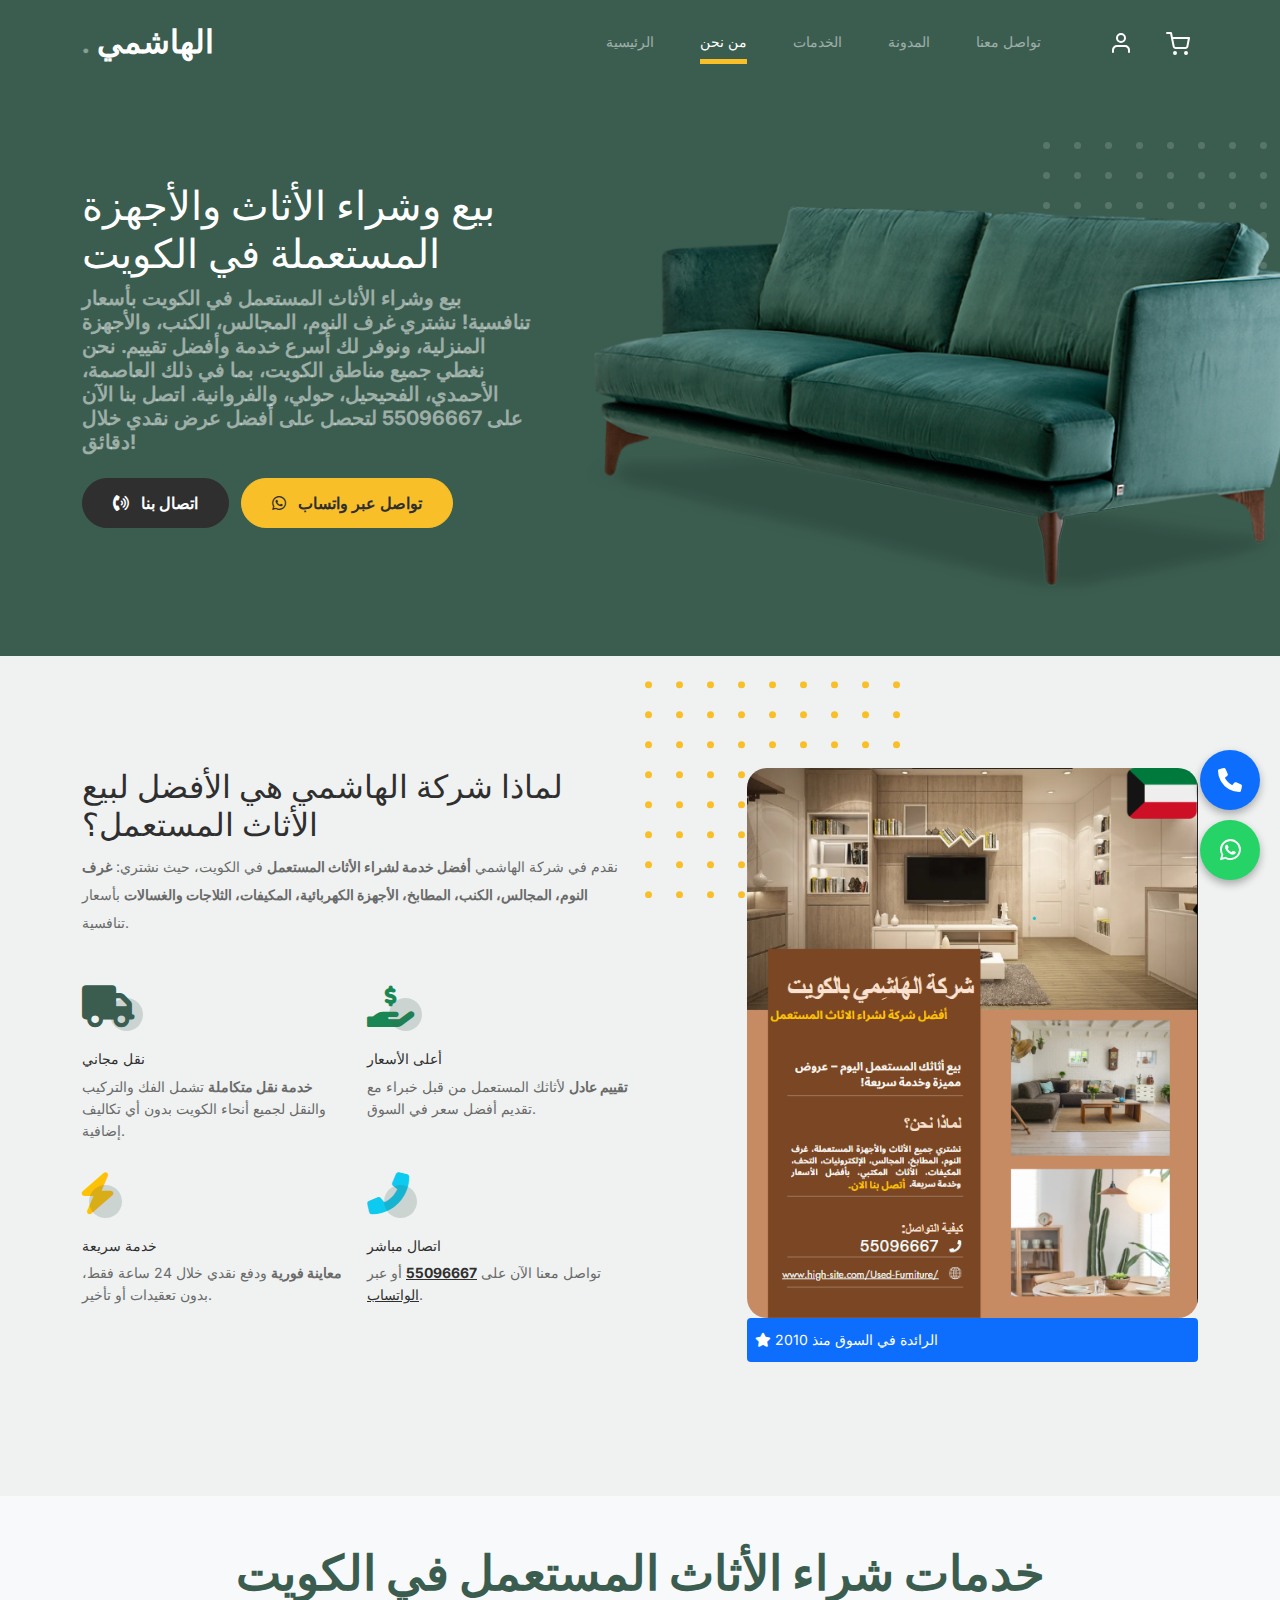
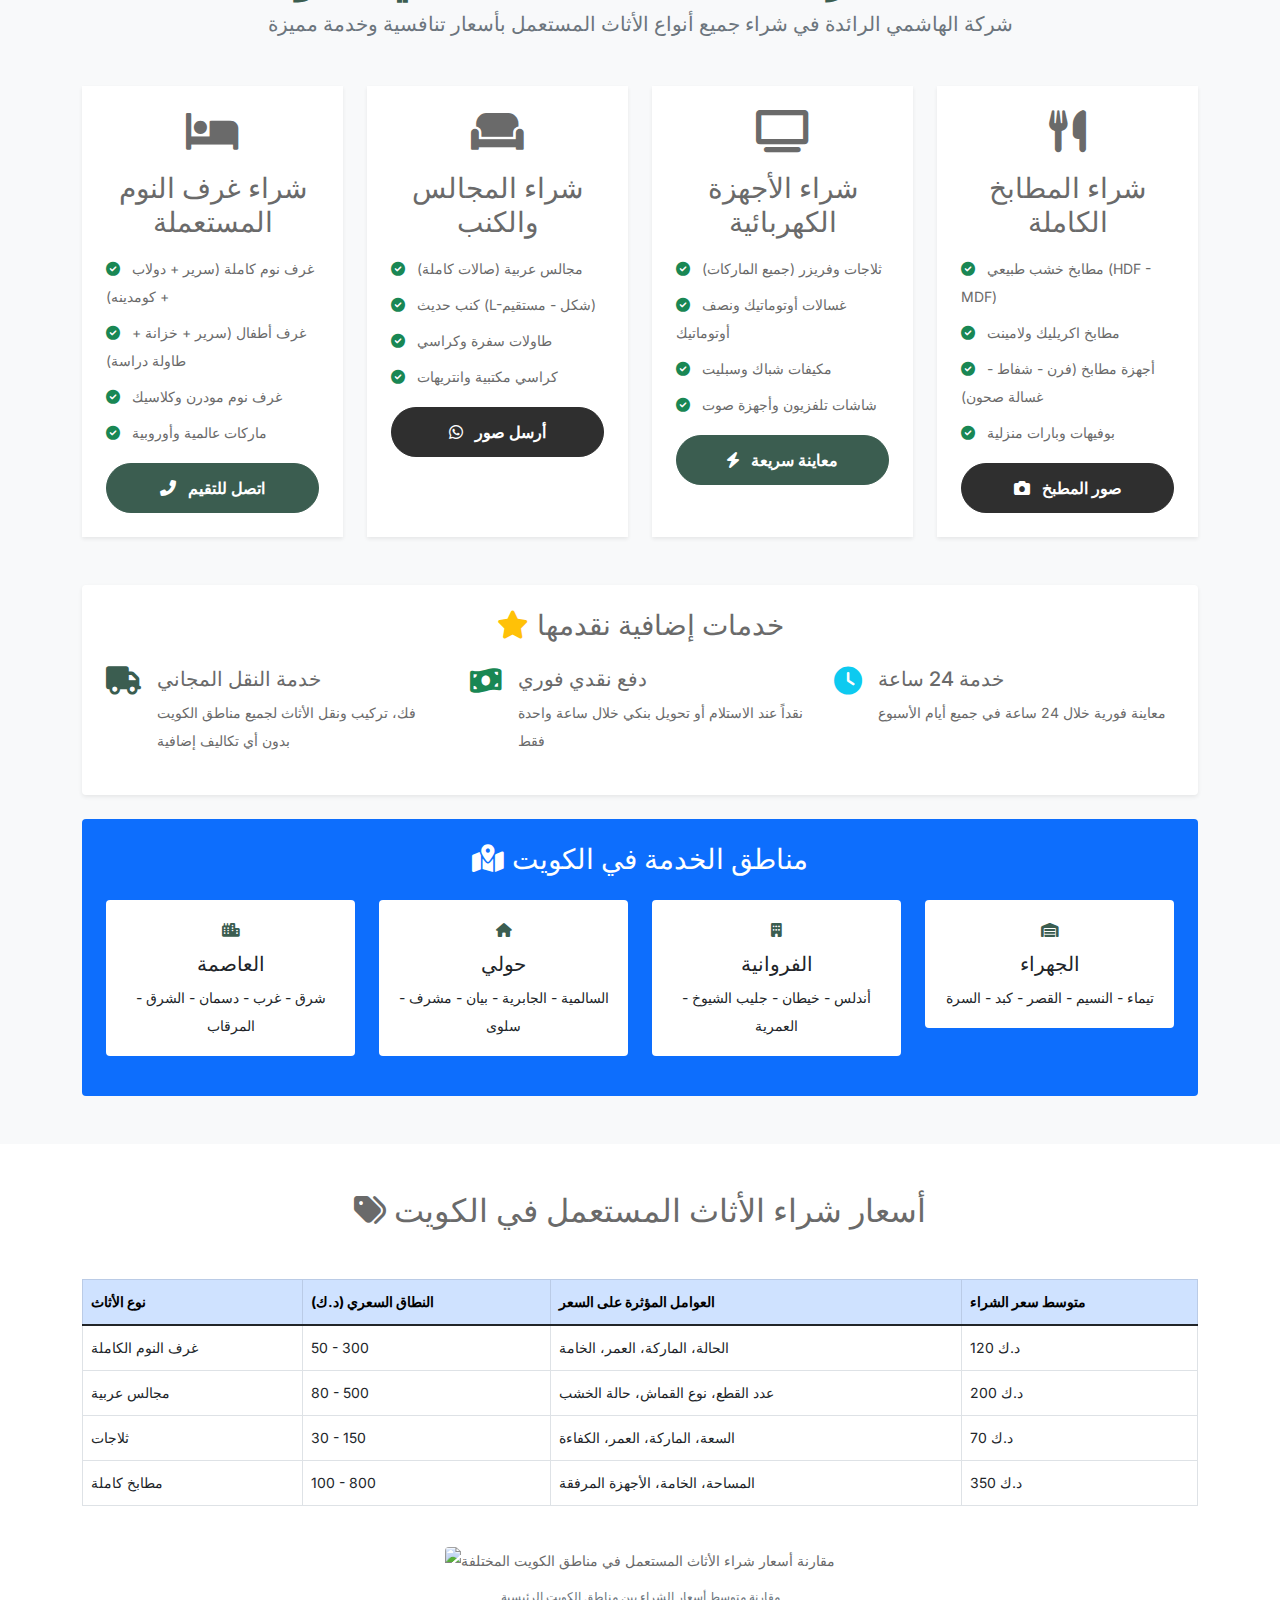
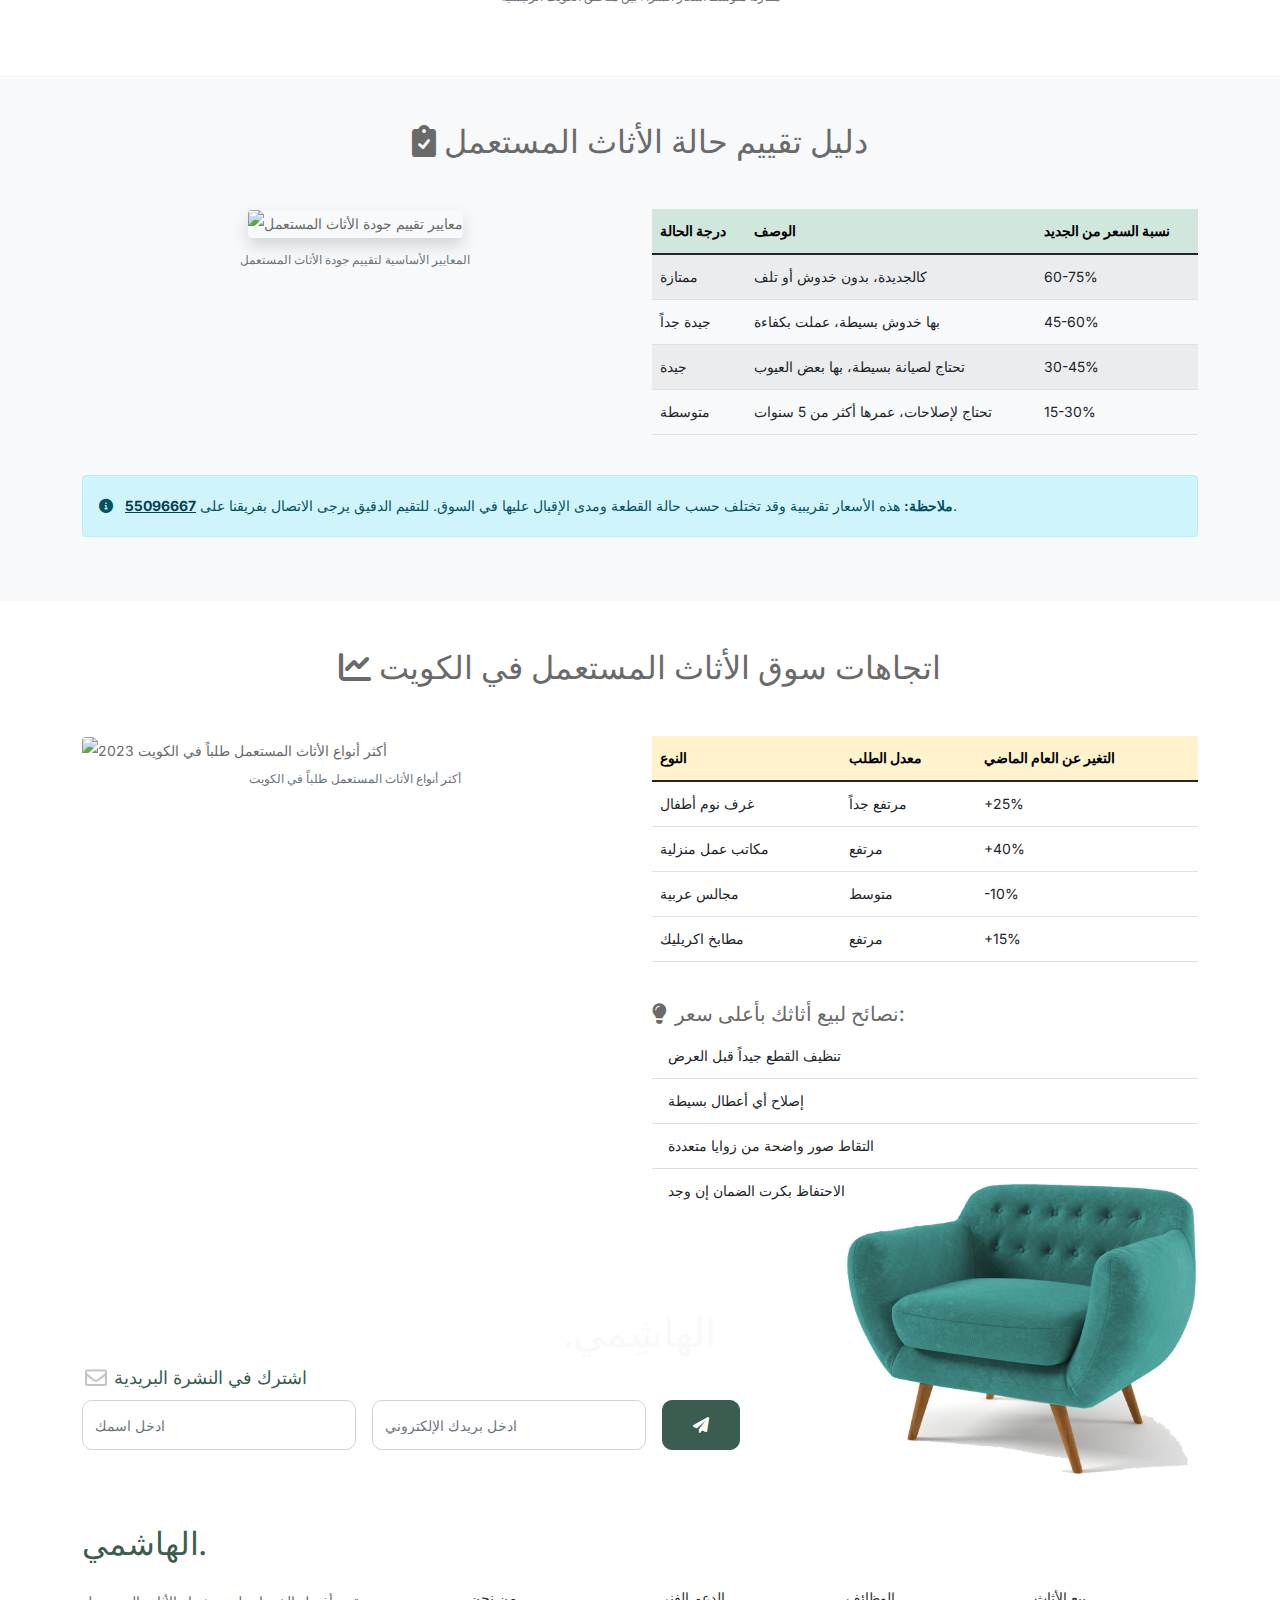
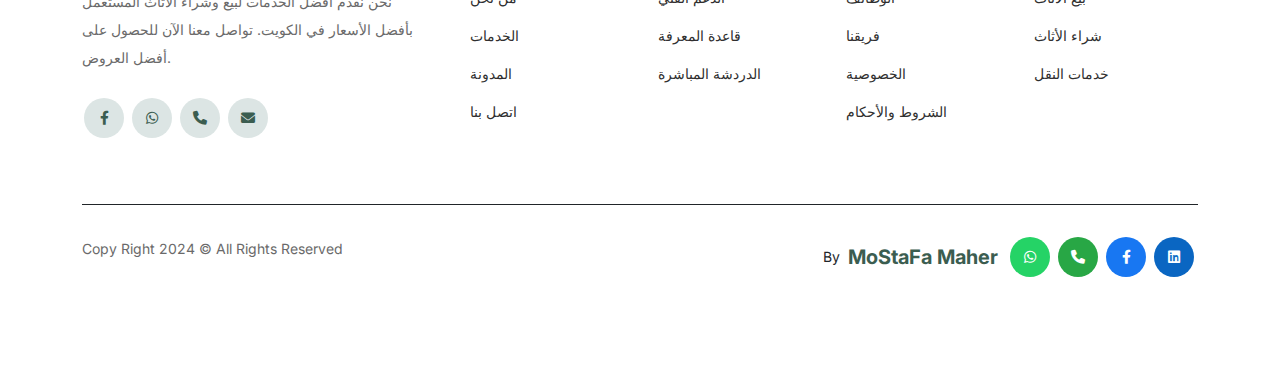
==== commit 49b51363: "add about, services page" ====
--- a/about.html
+++ b/about.html
@@ -1,338 +1,753 @@
-<!-- /*
-* Bootstrap 5
-* Template Name: Furni
-* Template Author: Untree.co
-* Template URI: https://untree.co/
-* License: https://creativecommons.org/licenses/by/3.0/
-*/ -->
 <!doctype html>
-<html lang="en">
-<head>
-  <meta charset="utf-8">
-  <meta name="viewport" content="width=device-width, initial-scale=1, shrink-to-fit=no">
-  <meta name="author" content="Untree.co">
-  <link rel="shortcut icon" href="favicon.png">
-
-  <meta name="description" content="" />
-  <meta name="keywords" content="bootstrap, bootstrap4" />
-
-		<!-- Bootstrap CSS -->
+<html lang="ar">
+	<head>
+		<meta charset="UTF-8">
+		<meta http-equiv="X-UA-Compatible" content="IE=edge">
+		<meta name="viewport" content="width=device-width, initial-scale=1.0">
+
+		<!-- Page Title -->
+		<title>شركة الهاشمي لشراء الأثاث المستعمل بالكويت | تاريخنا - خبراء في شراء
+			العفش المستعمل - غرف نوم - أجهزة كهربائية - مطابخ</title>
+		<!-- Favicon (unchanged) -->
+		<link rel="icon" href="https://high-site.com/images/flagofkuwait_6485.ico"
+			type="image/x-icon">
+
+		<!-- Primary Meta Tags (enhanced descriptions) -->
+		<meta name="description"
+			content="تعرف على شركة الهاشمي - الرائدة في شراء الأثاث المستعمل بالكويت منذ 2010. نشتري جميع أنواع الأثاث المستعمل بأسعار تنافسية مع خدمة نقل مجانية">
+		<meta name="keywords"
+			content="شركة الهاشمي, عن الشركة, تاريخ شراء الأثاث, فريق الهاشمي, رؤية الشركة, قيمنا, خبراء الأثاث المستعمل">
+		<meta name="robots" content="index, follow">
+		<meta name="author" content="شركة الهاشمي">
+		<meta name="copyright" content="شركة الهاشمي">
+
+		<!-- Canonical URL (unchanged) -->
+		<link rel="canonical" href="https://high-site.com/about.html">
+
+		<!-- Geo Tags (unchanged) -->
+		<meta name="geo.region" content="KW">
+		<meta name="geo.placename" content="Kuwait">
+		<meta name="geo.position" content="29.3759;47.9774">
+		<meta name="ICBM" content="29.3759,47.9774">
+
+		<!-- Open Graph / Facebook (unchanged image paths) -->
+		<meta property="og:type" content="website">
+		<meta property="og:url" content="https://high-site.com/about.html">
+		<meta property="og:title"
+			content="شركة الهاشمي لشراء الأثاث المستعمل بالكويت | من نحن">
+		<meta property="og:description"
+			content="تعرف على تاريخ ورؤية شركة الهاشمي الرائدة في شراء الأثاث المستعمل في الكويت منذ 2010">
+		<meta property="og:image"
+			content="https://high-site.com/images/poster-Used-Furniture-kw-2-55096667.png">
+		<meta property="og:image:alt"
+			content="فريق شركة الهاشمي لشراء الأثاث المستعمل">
+		<meta property="og:site_name" content="شركة الهاشمي">
+
+		<!-- Twitter Card (unchanged image paths) -->
+		<meta property="twitter:card"
+			content="https://high-site.com/images/poster-Used-Furniture-kw-2-55096667.png">
+		<meta property="twitter:url" content="https://high-site.com/about.html">
+		<meta property="twitter:title"
+			content="شركة الهاشمي لشراء الأثاث المستعمل | من نحن">
+		<meta property="twitter:description"
+			content="تعرف على فريق وخبرة شركة الهاشمي في شراء الأثاث المستعمل بالكويت">
+		<meta property="twitter:image"
+			content="https://high-site.com/images/poster-Used-Furniture-kw-2-55096667.png">
+
+		<!-- CSS (unchanged) -->
 		<link href="css/bootstrap.min.css" rel="stylesheet">
-		<link href="https://cdnjs.cloudflare.com/ajax/libs/font-awesome/6.0.0-beta3/css/all.min.css" rel="stylesheet">
-		<link href="css/tiny-slider.css" rel="stylesheet">
+		<link
+			href="https://cdnjs.cloudflare.com/ajax/libs/font-awesome/6.0.0-beta3/css/all.min.css"
+			rel="stylesheet">
 		<link href="css/style.css" rel="stylesheet">
-		<title>Furni Free Bootstrap 5 Template for Furniture and Interior Design Websites by Untree.co </title>
+
+		<!-- Google Fonts (unchanged) -->
+		<link rel="preconnect" href="https://fonts.googleapis.com">
+		<link rel="preconnect" href="https://fonts.gstatic.com" crossorigin>
+		<link
+			href="https://fonts.googleapis.com/css2?family=Tajawal:wght@400;500;700&display=swap"
+			rel="stylesheet">
+
+		<!-- Additional SEO Meta Tags -->
+		<meta name="distribution" content="global">
+		<meta name="rating" content="general">
+		<meta name="generator" content="شركة الهاشمي">
+		<meta name="coverage" content="Kuwait">
+		<meta name="target" content="all">
+		<meta name="audience" content="all">
+		<meta name="classification" content="Used Furniture Buyer">
+
+		<!-- About Page Schema (unchanged image paths) -->
+		<script type="application/ld+json">
+		{
+		  "@context": "https://schema.org",
+		  "@type": "AboutPage",
+		  "name": "عن شركة الهاشمي",
+		  "description": "صفحة تعريفية عن شركة الهاشمي المتخصصة في شراء الأثاث المستعمل بالكويت",
+		  "url": "https://high-site.com/about.html",
+		  "publisher": {
+			"@type": "Organization",
+			"name": "شركة الهاشمي",
+			"logo": {
+			  "@type": "ImageObject",
+			  "url": "https://high-site.com/images/poster-Used-Furniture-kw-1-55096667.png"
+			}
+		  },
+		  "mainEntity": {
+			"@type": "WebPageElement",
+			"headline": "تاريخ ورؤية شركة الهاشمي",
+			"description": "شركة الهاشمي تأسست لتقديم أفضل خدمة شراء أثاث مستعمل في الكويت مع أعلى الأسعار وأفضل الخدمات"
+		  }
+		}
+		</script>
+
+		<!-- Enhanced Organization Schema (unchanged image paths) -->
+		<script type="application/ld+json">
+		{
+		  "@context": "https://schema.org",
+		  "@type": "Organization",
+		  "name": "شركة الهاشمي لشراء الأثاث المستعمل",
+		  "url": "https://high-site.com",
+		  "logo": "https://high-site.com/images/poster-Used-Furniture-kw-3-55096667.png",
+		  "description": "شركة متخصصة في شراء الأثاث المستعمل بالكويت بأسعار تنافسية وخدمة مميزة",
+		  "foundingDate": "2010",
+		  "founder": {
+			"@type": "Person",
+			"name": "علي الهاشمي"
+		  },
+		  "address": {
+			"@type": "PostalAddress",
+			"addressLocality": "الكويت",
+			"addressRegion": "الكويت",
+			"postalCode": "00000",
+			"addressCountry": "KW"
+		  },
+		  "contactPoint": {
+			"@type": "ContactPoint",
+			"telephone": "+96555096667",
+			"contactType": "خدمة العملاء",
+			"areaServed": "KW",
+			"availableLanguage": "ar"
+		  },
+		  "sameAs": [
+			"https://www.facebook.com/example",
+			"https://www.instagram.com/example"
+		  ]
+		}
+		</script>
+
+		<!-- Breadcrumb Schema -->
+		<script type="application/ld+json">
+		{
+		  "@context": "https://schema.org",
+		  "@type": "BreadcrumbList",
+		  "itemListElement": [{
+			"@type": "ListItem",
+			"position": 1,
+			"name": "الرئيسية",
+			"item": "https://high-site.com/"
+		  },{
+			"@type": "ListItem",
+			"position": 2,
+			"name": "عن الشركة",
+			"item": "https://high-site.com/about.html"
+		  }]
+		}
+		</script>
 	</head>
 
 	<body>
 
-		<!-- Start Header/Navigation -->
-		<nav class="custom-navbar navbar navbar navbar-expand-md navbar-dark bg-dark" arial-label="Furni navigation bar">
-
+		<!-- Floating Button -->
+		<a href="https://wa.me/+96555096667" class="floating-button"
+			title="Chat with me on WhatsApp" target="_blank">
+			<i class="fa-brands fa-whatsapp"></i>
+		</a>
+		<!-- Floating Button -->
+		<a href="tel:55096667" onclick="gtag_report_conversion(`tel:55096667`)"
+			class="floating-button second"
+			title="Call Us Now">
+			<i class="fa-solid fa-phone"></i>
+		</a>
+
+		<!-- بداية شريط التنقل -->
+		<nav class="custom-navbar navbar navbar-expand-md navbar-dark bg-dark"
+			aria-label="شريط التنقل">
 			<div class="container">
-				<a class="navbar-brand" href="index.html">Furni<span>.</span></a>
-
-				<button class="navbar-toggler" type="button" data-bs-toggle="collapse" data-bs-target="#navbarsFurni" aria-controls="navbarsFurni" aria-expanded="false" aria-label="Toggle navigation">
+				<a class="navbar-brand" href="index.html"><span>.</span> الهاشمي</a>
+
+				<button class="navbar-toggler" type="button" data-bs-toggle="collapse"
+					data-bs-target="#navbarsFurni"
+					aria-controls="navbarsFurni" aria-expanded="false"
+					aria-label="تبديل القائمة">
 					<span class="navbar-toggler-icon"></span>
 				</button>
 
 				<div class="collapse navbar-collapse" id="navbarsFurni">
 					<ul class="custom-navbar-nav navbar-nav ms-auto mb-2 mb-md-0">
-						<li class="nav-item ">
-							<a class="nav-link" href="index.html">Home</a>
+						<li>
+							<a class="nav-link" href="index.html">الرئيسية</a>
 						</li>
-						<li><a class="nav-link" href="shop.html">Shop</a></li>
-						<li class="active"><a class="nav-link" href="about.html">About us</a></li>
-						<li><a class="nav-link" href="services.html">Services</a></li>
-						<li><a class="nav-link" href="blog.html">Blog</a></li>
-						<li><a class="nav-link" href="contact.html">Contact us</a></li>
+						<li class="nav-item active"><a class="nav-link" href="about.html">من
+								نحن</a></li>
+						<li><a class="nav-link" href="services.html">الخدمات</a></li>
+						<li><a class="nav-link" href="blog.html">المدونة</a></li>
+						<li><a class="nav-link" href="contact.html">تواصل معنا</a></li>
 					</ul>
 
 					<ul class="custom-navbar-cta navbar-nav mb-2 mb-md-0 ms-5">
-						<li><a class="nav-link" href="#"><img src="images/user.svg"></a></li>
-						<li><a class="nav-link" href="cart.html"><img src="images/cart.svg"></a></li>
+						<li>
+							<a class="nav-link" href="#"><img src="images/user.svg"
+									alt="حساب المستخدم" /></a>
+						</li>
+						<li>
+							<a class="nav-link" href="cart.html"><img src="images/cart.svg"
+									alt="سلة التسوق" /></a>
+						</li>
 					</ul>
 				</div>
 			</div>
-				
 		</nav>
-		<!-- End Header/Navigation -->
+		<!-- نهاية شريط التنقل -->
 
 		<!-- Start Hero Section -->
-			<div class="hero">
-				<div class="container">
-					<div class="row justify-content-between">
-						<div class="col-lg-5">
-							<div class="intro-excerpt">
-								<h1>About Us</h1>
-								<p class="mb-4">Donec vitae odio quis nisl dapibus malesuada. Nullam ac aliquet velit. Aliquam vulputate velit imperdiet dolor tempor tristique.</p>
-								<p><a href="" class="btn btn-secondary me-2">Shop Now</a><a href="#" class="btn btn-white-outline">Explore</a></p>
-							</div>
-						</div>
-						<div class="col-lg-7">
-							<div class="hero-img-wrap">
-								<img src="images/couch.png" class="img-fluid">
-							</div>
+		<div class="hero">
+			<div class="container">
+				<div class="row justify-content-between">
+					<div class="col-lg-5">
+						<div class="intro-excerpt">
+							<p class="h1 text-white">
+								بيع وشراء الأثاث والأجهزة<span class="d-block">المستعملة في
+									الكويت</span>
+							</p>
+							<h1 class="h5 mb-4 text-white-50">
+								بيع وشراء الأثاث المستعمل في الكويت بأسعار تنافسية! نشتري غرف النوم،
+								المجالس، الكنب،
+								والأجهزة المنزلية، ونوفر لك أسرع خدمة وأفضل تقييم. نحن نغطي جميع مناطق
+								الكويت، بما في ذلك
+								العاصمة، الأحمدي، الفحيحيل، حولي، والفروانية. اتصل بنا الآن على 55096667
+								لتحصل على أفضل عرض
+								نقدي خلال دقائق!
+							</h1>
+							<div class>
+								<a href="tel:+96555096667" class="btn btn-outline-primary me-2">
+									<i class="fa-solid fa-phone-volume me-2"></i> اتصال بنا
+								</a>
+								<a href="https://wa.me/+96555096667" class="btn btn-secondary me-2">
+									<i class="fa-brands fa-whatsapp me-2"></i> تواصل عبر واتساب
+								</a>
+							</div>
+						</div>
+
+					</div>
+					<div class="col-lg-7">
+						<div class="hero-img-wrap">
+							<img src="images/couch.png" class="img-fluid" />
 						</div>
 					</div>
 				</div>
 			</div>
+		</div>
 		<!-- End Hero Section -->
-
-		
 
 		<!-- Start Why Choose Us Section -->
 		<div class="why-choose-section">
 			<div class="container">
-				<div class="row justify-content-between align-items-center">
+				<div class="row justify-content-between">
 					<div class="col-lg-6">
-						<h2 class="section-title">Why Choose Us</h2>
-						<p>Donec vitae odio quis nisl dapibus malesuada. Nullam ac aliquet velit. Aliquam vulputate velit imperdiet dolor tempor tristique.</p>
+						<h2 class="section-title">لماذا شركة الهاشمي هي الأفضل لبيع الأثاث
+							المستعمل؟</h2>
+						<p>
+							نقدم في شركة الهاشمي <strong>أفضل خدمة لشراء الأثاث المستعمل</strong> في
+							الكويت، حيث نشتري:
+							<strong>غرف النوم، المجالس، الكنب، المطابخ، الأجهزة الكهربائية، المكيفات،
+								الثلاجات والغسالات</strong> بأسعار تنافسية.
+						</p>
 
 						<div class="row my-5">
 							<div class="col-6 col-md-6">
 								<div class="feature">
 									<div class="icon">
-										<img src="images/truck.svg" alt="Image" class="imf-fluid">
-									</div>
-									<h3>Fast &amp; Free Shipping</h3>
-									<p>Donec vitae odio quis nisl dapibus malesuada. Nullam ac aliquet velit. Aliquam vulputate.</p>
+										<i class="fas fa-truck fa-3x text-primary"></i>
+									</div>
+									<h3>نقل مجاني</h3>
+									<p>
+										<strong>خدمة نقل متكاملة</strong> تشمل الفك والتركيب والنقل لجميع
+										أنحاء الكويت بدون أي تكاليف إضافية.
+									</p>
 								</div>
 							</div>
 
 							<div class="col-6 col-md-6">
 								<div class="feature">
 									<div class="icon">
-										<img src="images/bag.svg" alt="Image" class="imf-fluid">
-									</div>
-									<h3>Easy to Shop</h3>
-									<p>Donec vitae odio quis nisl dapibus malesuada. Nullam ac aliquet velit. Aliquam vulputate.</p>
+										<i class="fas fa-hand-holding-usd fa-3x text-success"></i>
+									</div>
+									<h3>أعلى الأسعار</h3>
+									<p>
+										<strong>تقييم عادل</strong> لأثاثك المستعمل من قبل خبراء مع تقديم أفضل
+										سعر في السوق.
+									</p>
 								</div>
 							</div>
 
 							<div class="col-6 col-md-6">
 								<div class="feature">
 									<div class="icon">
-										<img src="images/support.svg" alt="Image" class="imf-fluid">
-									</div>
-									<h3>24/7 Support</h3>
-									<p>Donec vitae odio quis nisl dapibus malesuada. Nullam ac aliquet velit. Aliquam vulputate.</p>
+										<i class="fas fa-bolt fa-3x text-warning"></i>
+									</div>
+									<h3>خدمة سريعة</h3>
+									<p>
+										<strong>معاينة فورية</strong> ودفع نقدي خلال 24 ساعة فقط، بدون تعقيدات
+										أو تأخير.
+									</p>
 								</div>
 							</div>
 
 							<div class="col-6 col-md-6">
 								<div class="feature">
 									<div class="icon">
-										<img src="images/return.svg" alt="Image" class="imf-fluid">
-									</div>
-									<h3>Hassle Free Returns</h3>
-									<p>Donec vitae odio quis nisl dapibus malesuada. Nullam ac aliquet velit. Aliquam vulputate.</p>
-								</div>
-							</div>
-
+										<i class="fas fa-phone-alt fa-3x text-info"></i>
+									</div>
+									<h3>اتصال مباشر</h3>
+									<p>
+										تواصل معنا الآن على <a
+											href="tel:+96555096667"><strong>55096667</strong></a> أو عبر <a
+											href="https://wa.me/+96555096667">الواتساب</a>.
+									</p>
+								</div>
+							</div>
 						</div>
 					</div>
 
 					<div class="col-lg-5">
 						<div class="img-wrap">
-							<img src="images/why-choose-us-img.jpg" alt="Image" class="img-fluid">
-						</div>
-					</div>
-
+							<img src="images/poster-Used-Furniture-kw-1-55096667.png"
+								alt="شركة الهاشمي لشراء الأثاث المستعمل في الكويت" class="img-fluid" />
+							<div class="trust-badge bg-primary text-white p-2 rounded">
+								<i class="fas fa-star mr-2"></i>
+								<span>الرائدة في السوق منذ 2010</span>
+							</div>
+						</div>
+					</div>
 				</div>
 			</div>
 		</div>
 		<!-- End Why Choose Us Section -->
 
-		<!-- Start Team Section -->
-		<div class="untree_co-section">
+		<!-- Services Section - Used Furniture Kuwait -->
+		<section class="py-5 bg-light" id="furniture-services">
 			<div class="container">
-
-				<div class="row mb-5">
-					<div class="col-lg-5 mx-auto text-center">
-						<h2 class="section-title">Our Team</h2>
-					</div>
-				</div>
+				<div class="text-center mb-5">
+					<h2 class="section-title display-5 fw-bold text-primary">خدمات شراء الأثاث
+						المستعمل في الكويت</h2>
+					<p class="lead text-muted">شركة الهاشمي الرائدة في شراء جميع أنواع الأثاث
+						المستعمل بأسعار تنافسية وخدمة مميزة</p>
+				</div>
+
+				<div class="row g-4">
+					<!-- Service 1 - Bedrooms -->
+					<div class="col-md-6 col-lg-3">
+						<div class="service-card bg-white p-4 h-100 shadow-sm">
+							<div class="service-icon text-center mb-3">
+								<i class="fas fa-bed fa-3x text-gold"></i>
+							</div>
+							<h3 class="text-center mb-3">شراء غرف النوم المستعملة</h3>
+							<ul class="list-unstyled">
+								<li class="mb-2"><i class="fas fa-check-circle text-success me-2"></i>
+									غرف نوم كاملة (سرير + دولاب + كومدينه)</li>
+								<li class="mb-2"><i class="fas fa-check-circle text-success me-2"></i>
+									غرف أطفال (سرير + خزانة + طاولة دراسة)</li>
+								<li class="mb-2"><i class="fas fa-check-circle text-success me-2"></i>
+									غرف نوم مودرن وكلاسيك</li>
+								<li class="mb-2"><i class="fas fa-check-circle text-success me-2"></i>
+									ماركات عالمية وأوروبية</li>
+							</ul>
+							<div class="text-center mt-auto">
+								<a href="tel:55096667" class="btn btn-primary w-100">
+									<i class="fas fa-phone-alt me-2"></i> اتصل للتقيم
+								</a>
+							</div>
+						</div>
+					</div>
+
+					<!-- Service 2 - Living Room -->
+					<div class="col-md-6 col-lg-3">
+						<div class="service-card bg-white p-4 h-100 shadow-sm">
+							<div class="service-icon text-center mb-3">
+								<i class="fas fa-couch fa-3x text-gold"></i>
+							</div>
+							<h3 class="text-center mb-3">شراء المجالس والكنب</h3>
+							<ul class="list-unstyled">
+								<li class="mb-2"><i class="fas fa-check-circle text-success me-2"></i>
+									مجالس عربية (صالات كاملة)</li>
+								<li class="mb-2"><i class="fas fa-check-circle text-success me-2"></i>
+									كنب حديث (L-شكل - مستقيم)</li>
+								<li class="mb-2"><i class="fas fa-check-circle text-success me-2"></i>
+									طاولات سفرة وكراسي</li>
+								<li class="mb-2"><i class="fas fa-check-circle text-success me-2"></i>
+									كراسي مكتبية وانتريهات</li>
+							</ul>
+							<div class="text-center mt-auto">
+								<a href="https://wa.me/96555096667" class="btn btn-success w-100">
+									<i class="fab fa-whatsapp me-2"></i> أرسل صور
+								</a>
+							</div>
+						</div>
+					</div>
+
+					<!-- Service 3 - Appliances -->
+					<div class="col-md-6 col-lg-3">
+						<div class="service-card bg-white p-4 h-100 shadow-sm">
+							<div class="service-icon text-center mb-3">
+								<i class="fas fa-tv fa-3x text-gold"></i>
+							</div>
+							<h3 class="text-center mb-3">شراء الأجهزة الكهربائية</h3>
+							<ul class="list-unstyled">
+								<li class="mb-2"><i class="fas fa-check-circle text-success me-2"></i>
+									ثلاجات وفريزر (جميع الماركات)</li>
+								<li class="mb-2"><i class="fas fa-check-circle text-success me-2"></i>
+									غسالات أوتوماتيك ونصف أوتوماتيك</li>
+								<li class="mb-2"><i class="fas fa-check-circle text-success me-2"></i>
+									مكيفات شباك وسبليت</li>
+								<li class="mb-2"><i class="fas fa-check-circle text-success me-2"></i>
+									شاشات تلفزيون وأجهزة صوت</li>
+							</ul>
+							<div class="text-center mt-auto">
+								<a href="tel:55096667" class="btn btn-primary w-100">
+									<i class="fas fa-bolt me-2"></i> معاينة سريعة
+								</a>
+							</div>
+						</div>
+					</div>
+
+					<!-- Service 4 - Kitchens -->
+					<div class="col-md-6 col-lg-3">
+						<div class="service-card bg-white p-4 h-100 shadow-sm">
+							<div class="service-icon text-center mb-3">
+								<i class="fas fa-utensils fa-3x text-gold"></i>
+							</div>
+							<h3 class="text-center mb-3">شراء المطابخ الكاملة</h3>
+							<ul class="list-unstyled">
+								<li class="mb-2"><i class="fas fa-check-circle text-success me-2"></i>
+									مطابخ خشب طبيعي (HDF - MDF)</li>
+								<li class="mb-2"><i class="fas fa-check-circle text-success me-2"></i>
+									مطابخ اكريليك ولامينت</li>
+								<li class="mb-2"><i class="fas fa-check-circle text-success me-2"></i>
+									أجهزة مطابخ (فرن - شفاط - غسالة صحون)</li>
+								<li class="mb-2"><i class="fas fa-check-circle text-success me-2"></i>
+									بوفيهات وبارات منزلية</li>
+							</ul>
+							<div class="text-center mt-auto">
+								<a href="https://wa.me/96555096667" class="btn btn-success w-100">
+									<i class="fas fa-camera me-2"></i> صور المطبخ
+								</a>
+							</div>
+						</div>
+					</div>
+				</div>
+
+				<!-- Additional Services -->
+				<div class="row mt-5">
+					<div class="col-lg-12">
+						<div class="bg-white p-4 rounded shadow-sm">
+							<h3 class="text-center mb-4"><i
+									class="fas fa-star text-warning me-2"></i>خدمات إضافية نقدمها</h3>
+							<div class="row">
+								<div class="col-md-4">
+									<div class="d-flex mb-3">
+										<div class="flex-shrink-0">
+											<i class="fas fa-truck text-primary fa-2x"></i>
+										</div>
+										<div class="flex-grow-1 ms-3">
+											<h5>خدمة النقل المجاني</h5>
+											<p class="mb-0">فك، تركيب ونقل الأثاث لجميع مناطق الكويت بدون أي
+												تكاليف إضافية</p>
+										</div>
+									</div>
+								</div>
+								<div class="col-md-4">
+									<div class="d-flex mb-3">
+										<div class="flex-shrink-0">
+											<i class="fas fa-money-bill-wave text-success fa-2x"></i>
+										</div>
+										<div class="flex-grow-1 ms-3">
+											<h5>دفع نقدي فوري</h5>
+											<p class="mb-0">نقداً عند الاستلام أو تحويل بنكي خلال ساعة واحدة
+												فقط</p>
+										</div>
+									</div>
+								</div>
+								<div class="col-md-4">
+									<div class="d-flex mb-3">
+										<div class="flex-shrink-0">
+											<i class="fas fa-clock text-info fa-2x"></i>
+										</div>
+										<div class="flex-grow-1 ms-3">
+											<h5>خدمة 24 ساعة</h5>
+											<p class="mb-0">معاينة فورية خلال 24 ساعة في جميع أيام الأسبوع</p>
+										</div>
+									</div>
+								</div>
+							</div>
+						</div>
+					</div>
+				</div>
+
+				<!-- Coverage Areas -->
+				<div class="row mt-4">
+					<div class="col-lg-12">
+						<div class="bg-primary text-white p-4 rounded">
+							<h3 class="text-center mb-4"><i
+									class="fas fa-map-marked-alt me-2"></i>مناطق الخدمة في الكويت</h3>
+							<div class="row text-center">
+								<div class="col-6 col-md-3 mb-3">
+									<div class="p-3 bg-white text-dark rounded">
+										<i class="fas fa-city text-primary"></i>
+										<h5 class="mt-2">العاصمة</h5>
+										<p class="mb-0">شرق - غرب - دسمان - الشرق - المرقاب</p>
+									</div>
+								</div>
+								<div class="col-6 col-md-3 mb-3">
+									<div class="p-3 bg-white text-dark rounded">
+										<i class="fas fa-home text-primary"></i>
+										<h5 class="mt-2">حولي</h5>
+										<p class="mb-0">السالمية - الجابرية - بيان - مشرف - سلوى</p>
+									</div>
+								</div>
+								<div class="col-6 col-md-3 mb-3">
+									<div class="p-3 bg-white text-dark rounded">
+										<i class="fas fa-building text-primary"></i>
+										<h5 class="mt-2">الفروانية</h5>
+										<p class="mb-0">أندلس - خيطان - جليب الشيوخ - العمرية</p>
+									</div>
+								</div>
+								<div class="col-6 col-md-3 mb-3">
+									<div class="p-3 bg-white text-dark rounded">
+										<i class="fas fa-warehouse text-primary"></i>
+										<h5 class="mt-2">الجهراء</h5>
+										<p class="mb-0">تيماء - النسيم - القصر - كبد - السرة</p>
+									</div>
+								</div>
+							</div>
+						</div>
+					</div>
+				</div>
+			</div>
+		</section>
+		<!-- End Services Section -->
+
+		<!-- Pricing Comparison Section -->
+		<section class="py-5 bg-white">
+			<div class="container">
+				<h2 class="text-center mb-5"><i class="fas fa-tags me-2"></i>أسعار شراء
+					الأثاث المستعمل في الكويت</h2>
+
+				<div class="table-responsive">
+					<table class="table table-bordered table-hover">
+						<thead class="table-primary">
+							<tr>
+								<th>نوع الأثاث</th>
+								<th>النطاق السعري (د.ك)</th>
+								<th>العوامل المؤثرة على السعر</th>
+								<th>متوسط سعر الشراء</th>
+							</tr>
+						</thead>
+						<tbody>
+							<tr>
+								<td>غرف النوم الكاملة</td>
+								<td>50 - 300</td>
+								<td>الحالة، الماركة، العمر، الخامة</td>
+								<td>120 د.ك</td>
+							</tr>
+							<tr>
+								<td>مجالس عربية</td>
+								<td>80 - 500</td>
+								<td>عدد القطع، نوع القماش، حالة الخشب</td>
+								<td>200 د.ك</td>
+							</tr>
+							<tr>
+								<td>ثلاجات</td>
+								<td>30 - 150</td>
+								<td>السعة، الماركة، العمر، الكفاءة</td>
+								<td>70 د.ك</td>
+							</tr>
+							<tr>
+								<td>مطابخ كاملة</td>
+								<td>100 - 800</td>
+								<td>المساحة، الخامة، الأجهزة المرفقة</td>
+								<td>350 د.ك</td>
+							</tr>
+						</tbody>
+					</table>
+				</div>
+
+				<figure class="text-center mt-4">
+					<img src="images/price-comparison-chart.jpg"
+						alt="مقارنة أسعار شراء الأثاث المستعمل في مناطق الكويت المختلفة"
+						class="img-fluid rounded">
+					<figcaption class="figure-caption mt-2">مقارنة متوسط أسعار الشراء بين مناطق
+						الكويت الرئيسية</figcaption>
+				</figure>
+			</div>
+		</section>
+
+		<!-- Furniture Condition Guide Section -->
+		<section class="py-5 bg-light">
+			<div class="container">
+				<h2 class="text-center mb-5"><i class="fas fa-clipboard-check me-2"></i>دليل
+					تقييم حالة الأثاث المستعمل</h2>
 
 				<div class="row">
-
-					<!-- Start Column 1 -->
-					<div class="col-12 col-md-6 col-lg-3 mb-5 mb-md-0">
-						<img src="images/person_1.jpg" class="img-fluid mb-5">
-						<h3 clas><a href="#"><span class="">Lawson</span> Arnold</a></h3>
-            <span class="d-block position mb-4">CEO, Founder, Atty.</span>
-            <p>Separated they live in.
-            Separated they live in Bookmarksgrove right at the coast of the Semantics, a large language ocean.</p>
-            <p class="mb-0"><a href="#" class="more dark">Learn More <span class="icon-arrow_forward"></span></a></p>
-					</div> 
-					<!-- End Column 1 -->
-
-					<!-- Start Column 2 -->
-					<div class="col-12 col-md-6 col-lg-3 mb-5 mb-md-0">
-						<img src="images/person_2.jpg" class="img-fluid mb-5">
-
-						<h3 clas><a href="#"><span class="">Jeremy</span> Walker</a></h3>
-            <span class="d-block position mb-4">CEO, Founder, Atty.</span>
-            <p>Separated they live in.
-            Separated they live in Bookmarksgrove right at the coast of the Semantics, a large language ocean.</p>
-            <p class="mb-0"><a href="#" class="more dark">Learn More <span class="icon-arrow_forward"></span></a></p>
-
-					</div> 
-					<!-- End Column 2 -->
-
-					<!-- Start Column 3 -->
-					<div class="col-12 col-md-6 col-lg-3 mb-5 mb-md-0">
-						<img src="images/person_3.jpg" class="img-fluid mb-5">
-						<h3 clas><a href="#"><span class="">Patrik</span> White</a></h3>
-            <span class="d-block position mb-4">CEO, Founder, Atty.</span>
-            <p>Separated they live in.
-            Separated they live in Bookmarksgrove right at the coast of the Semantics, a large language ocean.</p>
-            <p class="mb-0"><a href="#" class="more dark">Learn More <span class="icon-arrow_forward"></span></a></p>
-					</div> 
-					<!-- End Column 3 -->
-
-					<!-- Start Column 4 -->
-					<div class="col-12 col-md-6 col-lg-3 mb-5 mb-md-0">
-						<img src="images/person_4.jpg" class="img-fluid mb-5">
-
-						<h3 clas><a href="#"><span class="">Kathryn</span> Ryan</a></h3>
-            <span class="d-block position mb-4">CEO, Founder, Atty.</span>
-            <p>Separated they live in.
-            Separated they live in Bookmarksgrove right at the coast of the Semantics, a large language ocean.</p>
-            <p class="mb-0"><a href="#" class="more dark">Learn More <span class="icon-arrow_forward"></span></a></p>
-
-          
-					</div> 
-					<!-- End Column 4 -->
-
-					
-
+					<div class="col-lg-6">
+						<figure class="text-center mb-4">
+							<img src="images/furniture-condition-guide.jpg"
+								alt="معايير تقييم جودة الأثاث المستعمل"
+								class="img-fluid rounded shadow">
+							<figcaption class="figure-caption mt-2">المعايير الأساسية لتقييم جودة
+								الأثاث المستعمل</figcaption>
+						</figure>
+					</div>
+
+					<div class="col-lg-6">
+						<div class="table-responsive">
+							<table class="table table-striped">
+								<thead class="table-success">
+									<tr>
+										<th>درجة الحالة</th>
+										<th>الوصف</th>
+										<th>نسبة السعر من الجديد</th>
+									</tr>
+								</thead>
+								<tbody>
+									<tr>
+										<td>ممتازة</td>
+										<td>كالجديدة، بدون خدوش أو تلف</td>
+										<td>60-75%</td>
+									</tr>
+									<tr>
+										<td>جيدة جداً</td>
+										<td>بها خدوش بسيطة، عملت بكفاءة</td>
+										<td>45-60%</td>
+									</tr>
+									<tr>
+										<td>جيدة</td>
+										<td>تحتاج لصيانة بسيطة، بها بعض العيوب</td>
+										<td>30-45%</td>
+									</tr>
+									<tr>
+										<td>متوسطة</td>
+										<td>تحتاج لإصلاحات، عمرها أكثر من 5 سنوات</td>
+										<td>15-30%</td>
+									</tr>
+								</tbody>
+							</table>
+						</div>
+					</div>
+				</div>
+
+				<div class="alert alert-info mt-4">
+					<i class="fas fa-info-circle me-2"></i>
+					<strong>ملاحظة:</strong> هذه الأسعار تقريبية وقد تختلف حسب حالة القطعة ومدى
+					الإقبال عليها في السوق. للتقيم الدقيق يرجى الاتصال بفريقنا على <a
+						href="tel:55096667" class="alert-link">55096667</a>.
 				</div>
 			</div>
-		</div>
-		<!-- End Team Section -->
-
-		
-
-		<!-- Start Testimonial Slider -->
-		<div class="testimonial-section before-footer-section">
+		</section>
+
+		<!-- Market Trends Section -->
+		<section class="py-5 bg-white">
 			<div class="container">
+				<h2 class="text-center mb-5"><i class="fas fa-chart-line me-2"></i>اتجاهات
+					سوق الأثاث المستعمل في الكويت</h2>
+
 				<div class="row">
-					<div class="col-lg-7 mx-auto text-center">
-						<h2 class="section-title">Testimonials</h2>
-					</div>
-				</div>
-
-				<div class="row justify-content-center">
-					<div class="col-lg-12">
-						<div class="testimonial-slider-wrap text-center">
-
-							<div id="testimonial-nav">
-								<span class="prev" data-controls="prev"><span class="fa fa-chevron-left"></span></span>
-								<span class="next" data-controls="next"><span class="fa fa-chevron-right"></span></span>
-							</div>
-
-							<div class="testimonial-slider">
-								
-								<div class="item">
-									<div class="row justify-content-center">
-										<div class="col-lg-8 mx-auto">
-
-											<div class="testimonial-block text-center">
-												<blockquote class="mb-5">
-													<p>&ldquo;Donec facilisis quam ut purus rutrum lobortis. Donec vitae odio quis nisl dapibus malesuada. Nullam ac aliquet velit. Aliquam vulputate velit imperdiet dolor tempor tristique. Pellentesque habitant morbi tristique senectus et netus et malesuada fames ac turpis egestas. Integer convallis volutpat dui quis scelerisque.&rdquo;</p>
-												</blockquote>
-
-												<div class="author-info">
-													<div class="author-pic">
-														<img src="images/person-1.png" alt="Maria Jones" class="img-fluid">
-													</div>
-													<h3 class="font-weight-bold">Maria Jones</h3>
-													<span class="position d-block mb-3">CEO, Co-Founder, XYZ Inc.</span>
-												</div>
-											</div>
-
-										</div>
-									</div>
-								</div> 
-								<!-- END item -->
-
-								<div class="item">
-									<div class="row justify-content-center">
-										<div class="col-lg-8 mx-auto">
-
-											<div class="testimonial-block text-center">
-												<blockquote class="mb-5">
-													<p>&ldquo;Donec facilisis quam ut purus rutrum lobortis. Donec vitae odio quis nisl dapibus malesuada. Nullam ac aliquet velit. Aliquam vulputate velit imperdiet dolor tempor tristique. Pellentesque habitant morbi tristique senectus et netus et malesuada fames ac turpis egestas. Integer convallis volutpat dui quis scelerisque.&rdquo;</p>
-												</blockquote>
-
-												<div class="author-info">
-													<div class="author-pic">
-														<img src="images/person-1.png" alt="Maria Jones" class="img-fluid">
-													</div>
-													<h3 class="font-weight-bold">Maria Jones</h3>
-													<span class="position d-block mb-3">CEO, Co-Founder, XYZ Inc.</span>
-												</div>
-											</div>
-
-										</div>
-									</div>
-								</div> 
-								<!-- END item -->
-
-								<div class="item">
-									<div class="row justify-content-center">
-										<div class="col-lg-8 mx-auto">
-
-											<div class="testimonial-block text-center">
-												<blockquote class="mb-5">
-													<p>&ldquo;Donec facilisis quam ut purus rutrum lobortis. Donec vitae odio quis nisl dapibus malesuada. Nullam ac aliquet velit. Aliquam vulputate velit imperdiet dolor tempor tristique. Pellentesque habitant morbi tristique senectus et netus et malesuada fames ac turpis egestas. Integer convallis volutpat dui quis scelerisque.&rdquo;</p>
-												</blockquote>
-
-												<div class="author-info">
-													<div class="author-pic">
-														<img src="images/person-1.png" alt="Maria Jones" class="img-fluid">
-													</div>
-													<h3 class="font-weight-bold">Maria Jones</h3>
-													<span class="position d-block mb-3">CEO, Co-Founder, XYZ Inc.</span>
-												</div>
-											</div>
-
-										</div>
-									</div>
-								</div> 
-								<!-- END item -->
-
-							</div>
-
+					<div class="col-md-6 mb-4">
+						<figure>
+							<img src="images/market-trends.jpg"
+								alt="أكثر أنواع الأثاث المستعمل طلباً في الكويت 2023"
+								class="img-fluid rounded">
+							<figcaption class="figure-caption text-center">أكثر أنواع الأثاث المستعمل
+								طلباً في الكويت</figcaption>
+						</figure>
+					</div>
+
+					<div class="col-md-6">
+						<div class="table-responsive">
+							<table class="table">
+								<thead class="table-warning">
+									<tr>
+										<th>النوع</th>
+										<th>معدل الطلب</th>
+										<th>التغير عن العام الماضي</th>
+									</tr>
+								</thead>
+								<tbody>
+									<tr>
+										<td>غرف نوم أطفال</td>
+										<td>مرتفع جداً</td>
+										<td>+25%</td>
+									</tr>
+									<tr>
+										<td>مكاتب عمل منزلية</td>
+										<td>مرتفع</td>
+										<td>+40%</td>
+									</tr>
+									<tr>
+										<td>مجالس عربية</td>
+										<td>متوسط</td>
+										<td>-10%</td>
+									</tr>
+									<tr>
+										<td>مطابخ اكريليك</td>
+										<td>مرتفع</td>
+										<td>+15%</td>
+									</tr>
+								</tbody>
+							</table>
+						</div>
+
+						<div class="mt-4">
+							<h5><i class="fas fa-lightbulb me-2"></i>نصائح لبيع أثاثك بأعلى سعر:</h5>
+							<ul class="list-group list-group-flush">
+								<li class="list-group-item">تنظيف القطع جيداً قبل العرض</li>
+								<li class="list-group-item">إصلاح أي أعطال بسيطة</li>
+								<li class="list-group-item">التقاط صور واضحة من زوايا متعددة</li>
+								<li class="list-group-item">الاحتفاظ بكرت الضمان إن وجد</li>
+							</ul>
 						</div>
 					</div>
 				</div>
 			</div>
-		</div>
-		<!-- End Testimonial Slider -->
-
-		
+		</section>
 
 		<!-- Start Footer Section -->
-		<footer class="footer-section">
+		<footer class="footer-section pt-5 flex-center flex-column">
+			<h2 class="fs-1 text-light">.الهاشِمي</h2>
+
 			<div class="container relative">
-
 				<div class="sofa-img">
-					<img src="images/sofa.png" alt="Image" class="img-fluid">
-				</div>
-
+					<img src="images/sofa.png" alt="Image" class="img-fluid" />
+				</div>
+
+				<!-- Newsletter Subscription -->
 				<div class="row">
 					<div class="col-lg-8">
 						<div class="subscription-form">
-							<h3 class="d-flex align-items-center"><span class="me-1"><img src="images/envelope-outline.svg" alt="Image" class="img-fluid"></span><span>Subscribe to Newsletter</span></h3>
+							<h3 class="d-flex align-items-center">
+								<span class="me-1">
+									<img src="images/envelope-outline.svg" alt="Image" class="img-fluid" />
+								</span>
+								<span>اشترك في النشرة البريدية</span>
+							</h3>
 
 							<form action="#" class="row g-3">
 								<div class="col-auto">
-									<input type="text" class="form-control" placeholder="Enter your name">
+									<input type="text" class="form-control" placeholder="ادخل اسمك" />
 								</div>
 								<div class="col-auto">
-									<input type="email" class="form-control" placeholder="Enter your email">
+									<input type="email" class="form-control"
+										placeholder="ادخل بريدك الإلكتروني" />
 								</div>
 								<div class="col-auto">
 									<button class="btn btn-primary">
@@ -340,21 +755,38 @@
 									</button>
 								</div>
 							</form>
-
-						</div>
-					</div>
-				</div>
-
+						</div>
+					</div>
+				</div>
+
+				<!-- Footer Links -->
 				<div class="row g-5 mb-5">
 					<div class="col-lg-4">
-						<div class="mb-4 footer-logo-wrap"><a href="#" class="footer-logo">Furni<span>.</span></a></div>
-						<p class="mb-4">Donec facilisis quam ut purus rutrum lobortis. Donec vitae odio quis nisl dapibus malesuada. Nullam ac aliquet velit. Aliquam vulputate velit imperdiet dolor tempor tristique. Pellentesque habitant</p>
+						<div class="mb-4 footer-logo-wrap">
+							<a href="#" class="footer-logo">الهاشمي<span>.</span></a>
+						</div>
+						<p class="mb-4">
+							نحن نقدم أفضل الخدمات لبيع وشراء الأثاث المستعمل بأفضل الأسعار في الكويت.
+							تواصل معنا الآن للحصول
+							على أفضل العروض.
+						</p>
 
 						<ul class="list-unstyled custom-social">
-							<li><a href="#"><span class="fa fa-brands fa-facebook-f"></span></a></li>
-							<li><a href="#"><span class="fa fa-brands fa-twitter"></span></a></li>
-							<li><a href="#"><span class="fa fa-brands fa-instagram"></span></a></li>
-							<li><a href="#"><span class="fa fa-brands fa-linkedin"></span></a></li>
+							<li>
+								<a href="https://www.facebook.com/mostafa30zs"><span
+										class="fa fa-brands fa-facebook-f"></span></a>
+							</li>
+							<li>
+								<a href="https://wa.me/+96555096667"><span
+										class="fa fa-brands fa-whatsapp"></span></a>
+							</li>
+							<li>
+								<a href="tel:+55096667"><span class="fa fa-phone"></span></a>
+							</li>
+							<li>
+								<a href="mailto:contact@high-site.com"><span
+										class="fa fa-envelope"></span></a>
+							</li>
 						</ul>
 					</div>
 
@@ -362,63 +794,79 @@
 						<div class="row links-wrap">
 							<div class="col-6 col-sm-6 col-md-3">
 								<ul class="list-unstyled">
-									<li><a href="#">About us</a></li>
-									<li><a href="#">Services</a></li>
-									<li><a href="#">Blog</a></li>
-									<li><a href="#">Contact us</a></li>
+									<li><a href="#">من نحن</a></li>
+									<li><a href="#">الخدمات</a></li>
+									<li><a href="#">المدونة</a></li>
+									<li><a href="#">اتصل بنا</a></li>
 								</ul>
 							</div>
 
 							<div class="col-6 col-sm-6 col-md-3">
 								<ul class="list-unstyled">
-									<li><a href="#">Support</a></li>
-									<li><a href="#">Knowledge base</a></li>
-									<li><a href="#">Live chat</a></li>
+									<li><a href="#">الدعم الفني</a></li>
+									<li><a href="#">قاعدة المعرفة</a></li>
+									<li><a href="#">الدردشة المباشرة</a></li>
 								</ul>
 							</div>
 
 							<div class="col-6 col-sm-6 col-md-3">
 								<ul class="list-unstyled">
-									<li><a href="#">Jobs</a></li>
-									<li><a href="#">Our team</a></li>
-									<li><a href="#">Leadership</a></li>
-									<li><a href="#">Privacy Policy</a></li>
+									<li><a href="#">الوظائف</a></li>
+									<li><a href="#">فريقنا</a></li>
+									<li><a href="#">الخصوصية</a></li>
+									<li><a href="#">الشروط والأحكام</a></li>
 								</ul>
 							</div>
 
 							<div class="col-6 col-sm-6 col-md-3">
 								<ul class="list-unstyled">
-									<li><a href="#">Nordic Chair</a></li>
-									<li><a href="#">Kruzo Aero</a></li>
-									<li><a href="#">Ergonomic Chair</a></li>
+									<li><a href="#">بيع الأثاث</a></li>
+									<li><a href="#">شراء الأثاث</a></li>
+									<li><a href="#">خدمات النقل</a></li>
 								</ul>
 							</div>
 						</div>
 					</div>
-
-				</div>
-
-				<div class="border-top copyright">
-					<div class="row pt-4">
-						<div class="col-lg-6">
-							<p class="mb-2 text-center text-lg-start">Copyright &copy;<script>document.write(new Date().getFullYear());</script>. All Rights Reserved. &mdash; Designed with love by <a href="https://untree.co">Untree.co</a> Distributed By <a hreff="https://themewagon.com">ThemeWagon</a>  <!-- License information: https://untree.co/license/ -->
-            </p>
-						</div>
-
-						<div class="col-lg-6 text-center text-lg-end">
-							<ul class="list-unstyled d-inline-flex ms-auto">
-								<li class="me-4"><a href="#">Terms &amp; Conditions</a></li>
-								<li><a href="#">Privacy Policy</a></li>
-							</ul>
-						</div>
-
-					</div>
-				</div>
-
+				</div>
+
+				<!-- Copyright Section -->
+				<div
+					class="d-flex justify-content-between align-items-center flex-column flex-md-row mb-0 mt-4 border-top border-dark py-3 text-center">
+					<span> Copy Right 2024 &copy; All Rights Reserved</span>
+					<div class="d-flex gap-2 align-items-center mt-3">
+						<span class="text-dark">By</span>
+						<span class="text-lead text-primary fw-bolder fs-5">MoStaFa Maher</span>
+						<div class="social developer d-flex justify-content-center">
+							<a href="https://wa.me/201098575265"
+								class="flex-center text-white rounded-circle mx-1"
+								title="Connect with me on WhatsApp" target="_blank"
+								rel="noopener noreferrer"
+								style="--bs-primary: #25d366">
+								<i class="fa-brands fa-whatsapp"></i>
+							</a>
+							<a href="tel:+201098575265"
+								class="flex-center text-white rounded-circle mx-1" title="Call Me"
+								style="--bs-primary: #28a745">
+								<i class="fa fa-phone"></i>
+							</a>
+							<a href="https://www.facebook.com/mostafa30zs"
+								class="flex-center text-white rounded-circle mx-1"
+								title="Visit My Facebook profile"
+								target="_blank" rel="noopener noreferrer" style="--bs-primary: #1877f2">
+								<i class="fa-brands fa-facebook-f"></i>
+							</a>
+							<a href="https://www.linkedin.com/in/mostafa-maher-ahmed-00929b331/"
+								class="flex-center text-white rounded-circle mx-1"
+								title="Check My LinkedIn Profile"
+								target="_blank" rel="noopener noreferrer" style="--bs-primary: #0a66c2">
+								<i class="fa-brands fa-linkedin"></i>
+							</a>
+						</div>
+					</div>
+				</div>
 			</div>
 		</footer>
-		<!-- End Footer Section -->	
-
+		<!-- End Footer Section -->
 
 		<script src="js/bootstrap.bundle.min.js"></script>
 		<script src="js/tiny-slider.js"></script>
--- a/css/style.css
+++ b/css/style.css
@@ -757,4 +757,41 @@
 .social a:hover {
   transform: scale(1.1);
   opacity: 0.9;
-}+}
+
+/* Floating Button */
+.floating-button {
+  position: fixed;
+  bottom: 20px;
+  right: 20px;
+  background-color: #25D366;
+  color: white;
+  border-radius: 50%;
+  width: 60px;
+  height: 60px;
+  display: flex;
+  justify-content: center;
+  align-items: center;
+  box-shadow: 0px 4px 8px rgba(0, 0, 0, 0.3);
+  font-size: 24px;
+  z-index: 1000;
+  transition: .3s;
+  text-decoration: none;
+}
+
+.floating-button.second {
+  bottom: 90px;
+  background-color: var(--bs-blue);
+
+}
+
+
+.floating-button.second:hover {
+  background-color: #12438c;
+  color: #fff;
+  
+}
+.floating-button:hover {
+  color: #fff;
+  background-color: #128C7E;
+}
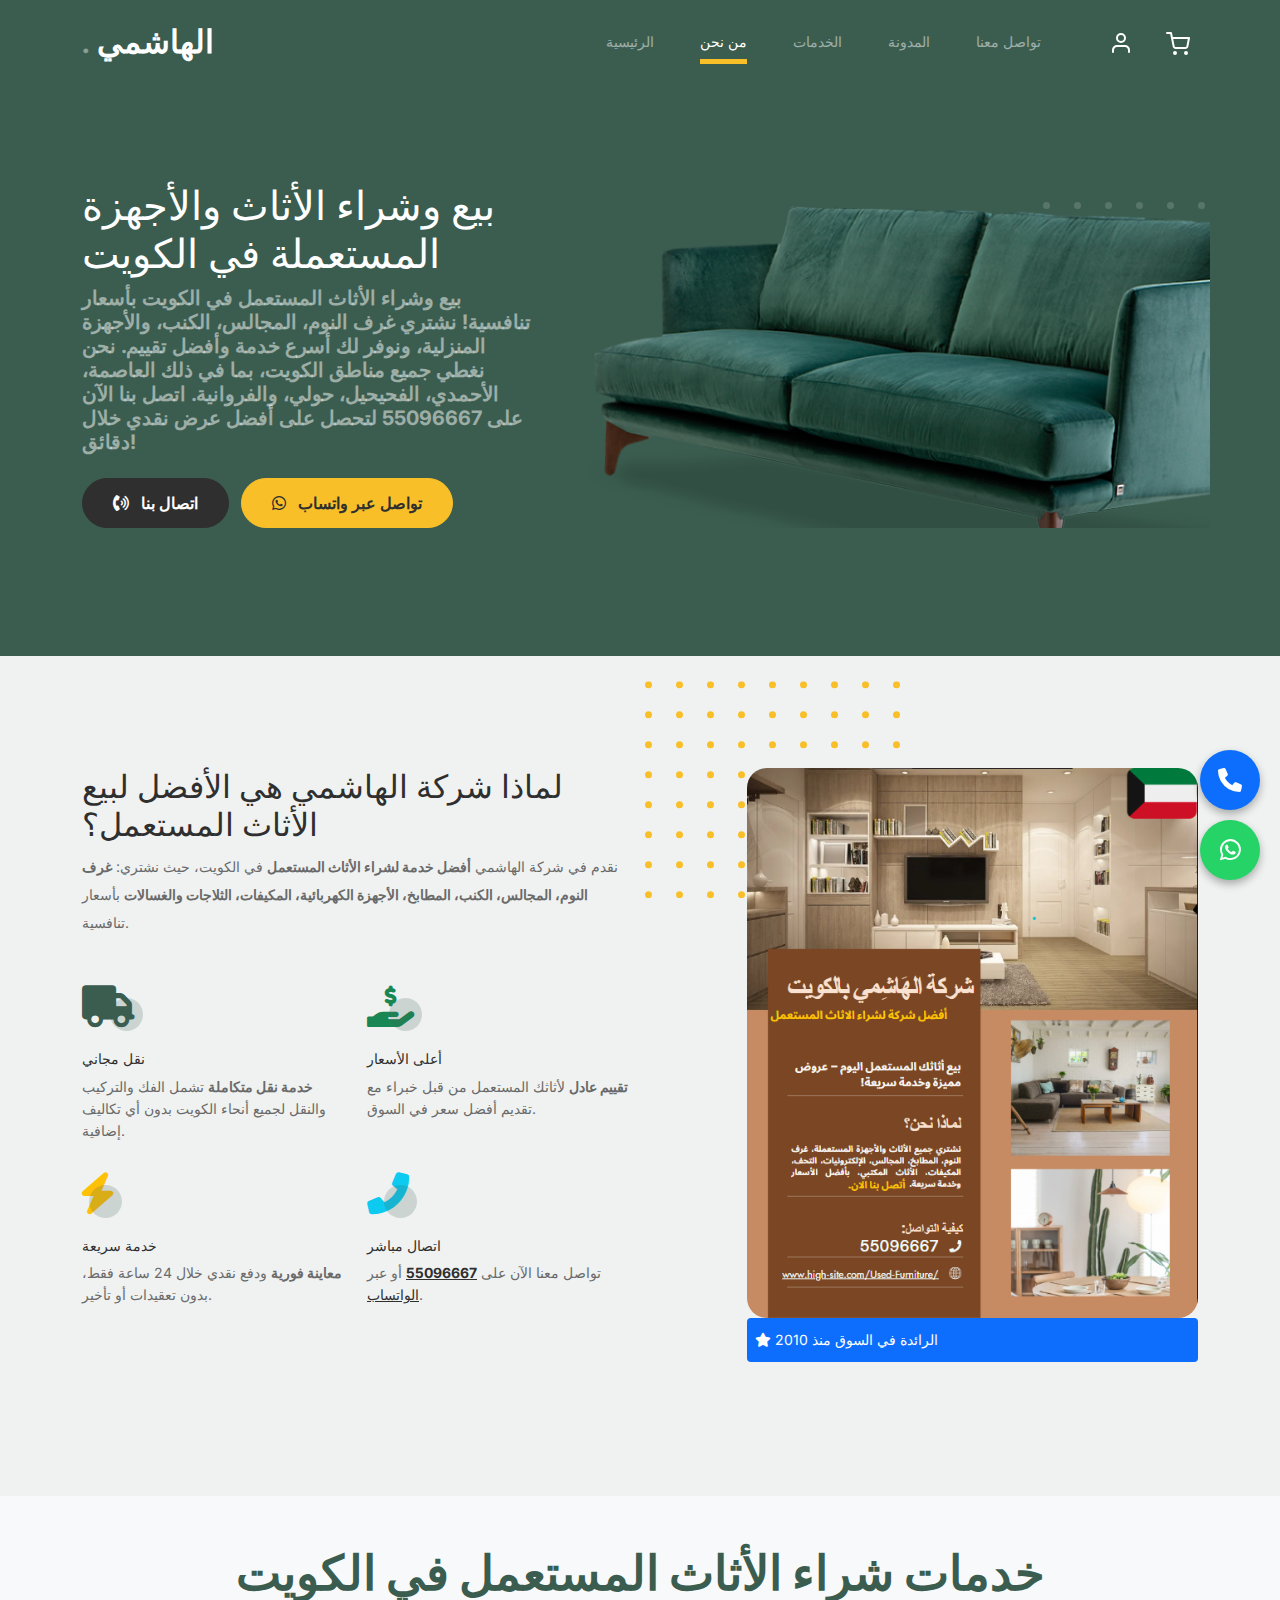
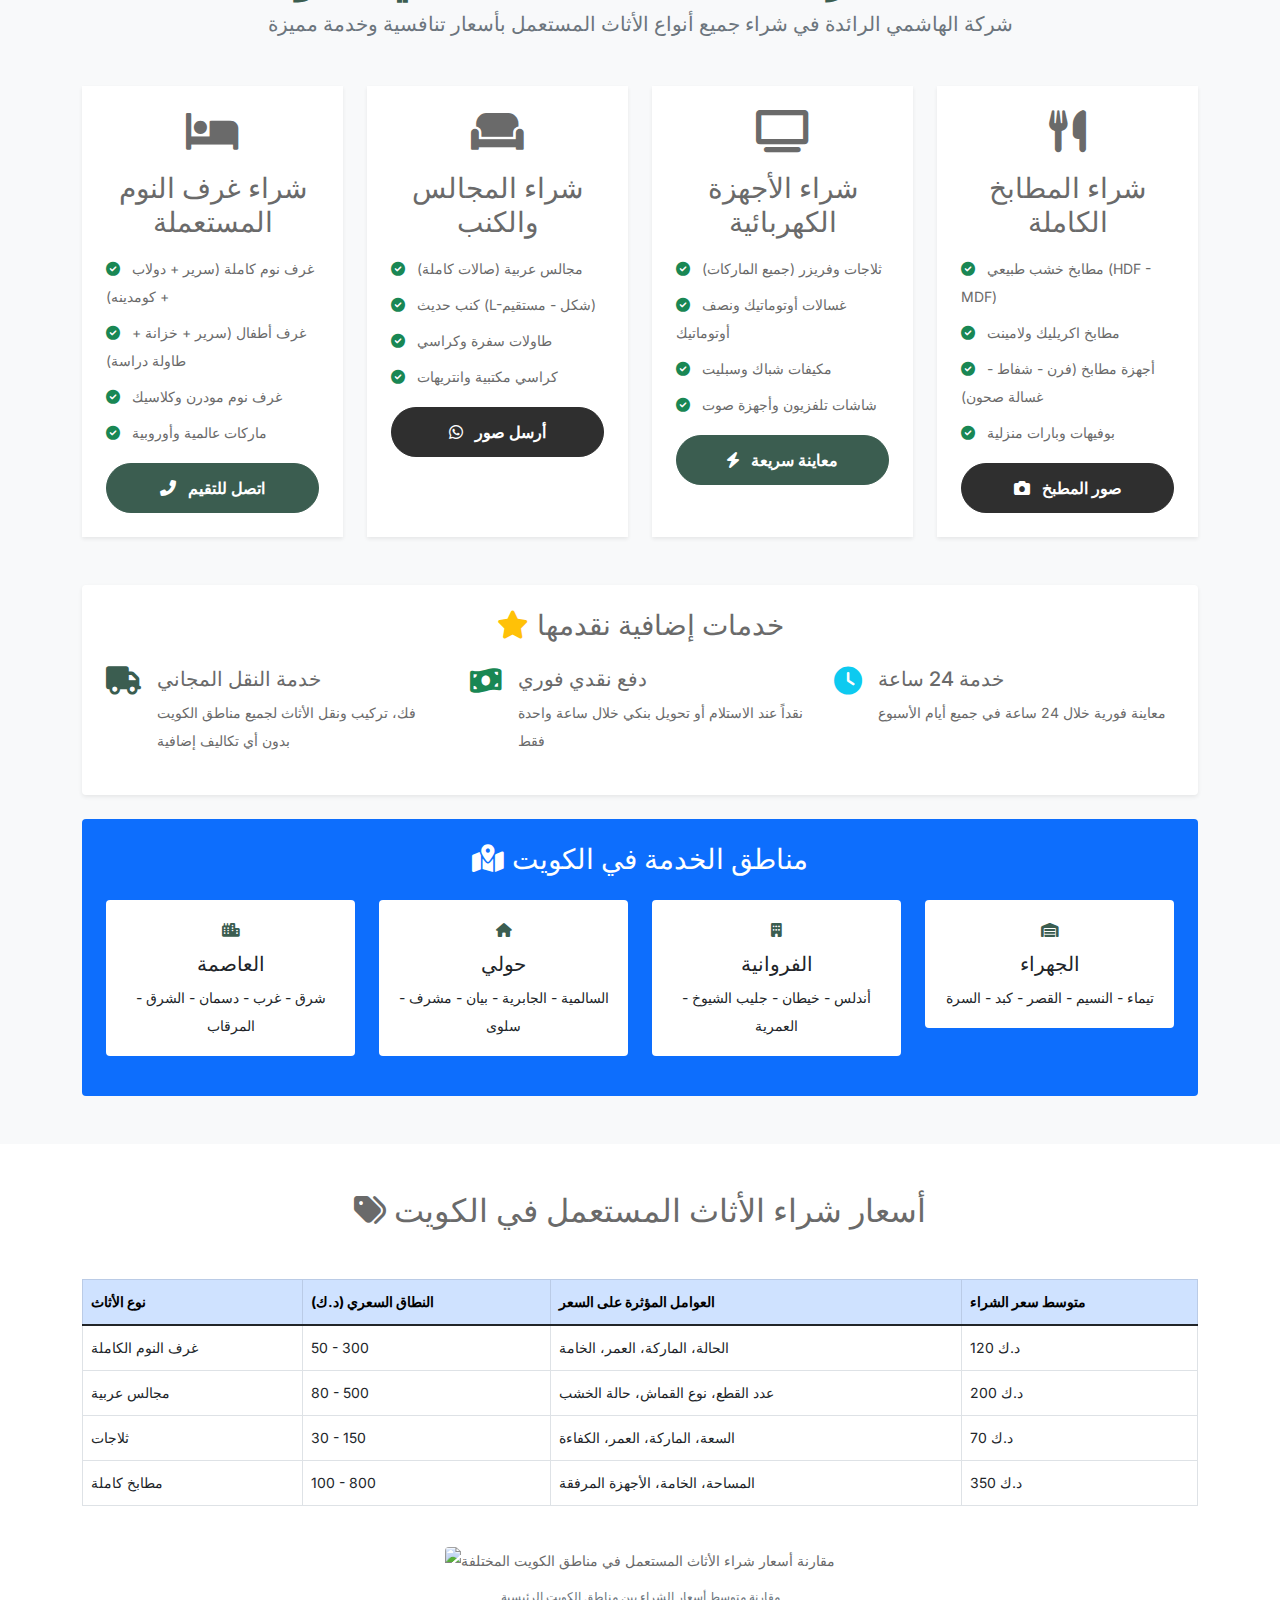
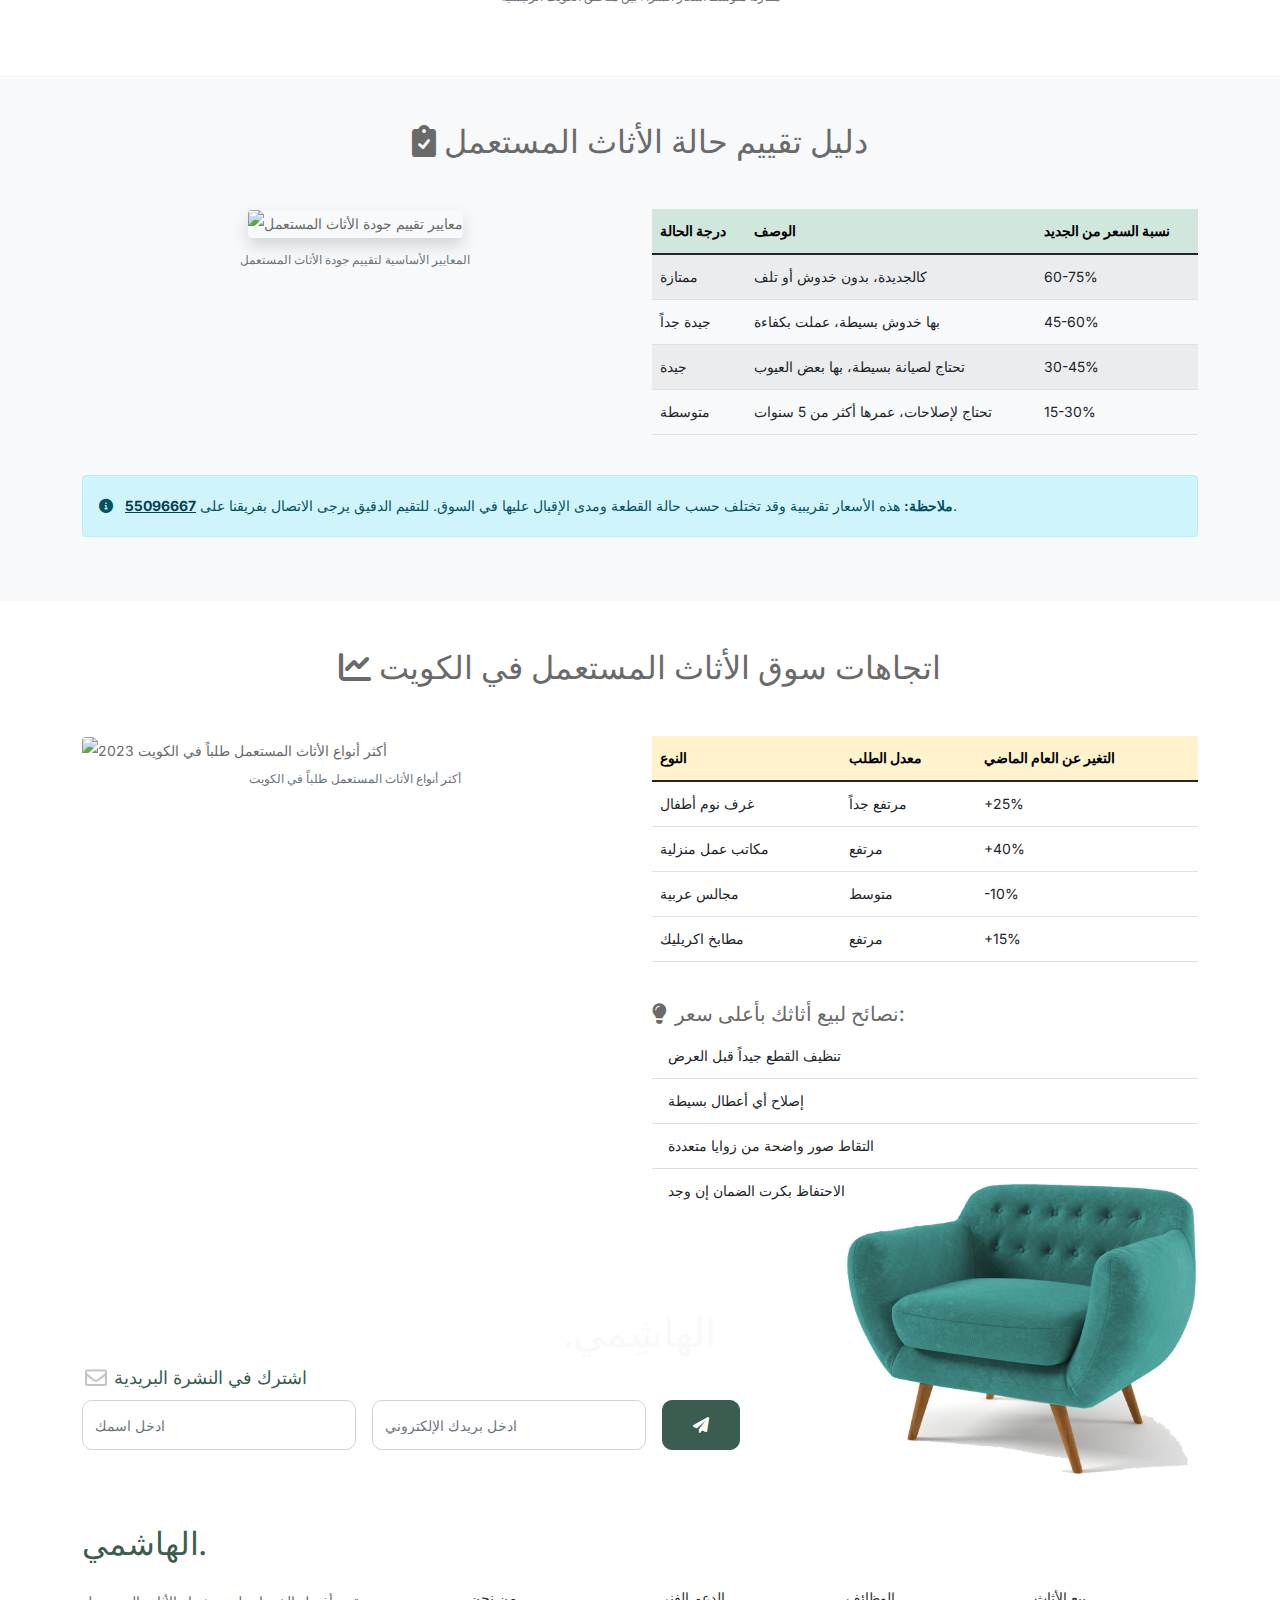
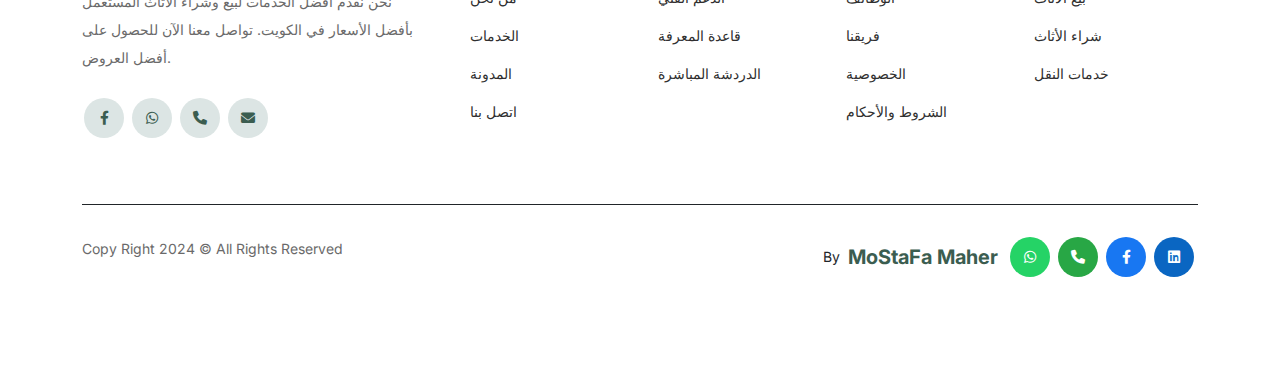
==== commit 1ff04766: "edit ui" ====
--- a/about.html
+++ b/about.html
@@ -5,9 +5,7 @@
 		<meta http-equiv="X-UA-Compatible" content="IE=edge">
 		<meta name="viewport" content="width=device-width, initial-scale=1.0">
 
-		<!-- Page Title -->
-		<title>شركة الهاشمي لشراء الأثاث المستعمل بالكويت | تاريخنا - خبراء في شراء
-			العفش المستعمل - غرف نوم - أجهزة كهربائية - مطابخ</title>
+
 		<!-- Favicon (unchanged) -->
 		<link rel="icon" href="https://high-site.com/images/flagofkuwait_6485.ico"
 			type="image/x-icon">
@@ -157,7 +155,6 @@
 	</head>
 
 	<body>
-
 		<!-- Floating Button -->
 		<a href="https://wa.me/+96555096667" class="floating-button"
 			title="Chat with me on WhatsApp" target="_blank">
@@ -230,7 +227,7 @@
 								نقدي خلال دقائق!
 							</h1>
 							<div class>
-								<a href="tel:+96555096667" class="btn btn-outline-primary me-2">
+								<a href="tel:+96555096667" class="btn btn-outline-primary me-2 mb-3 mb-sm-0">
 									<i class="fa-solid fa-phone-volume me-2"></i> اتصال بنا
 								</a>
 								<a href="https://wa.me/+96555096667" class="btn btn-secondary me-2">
@@ -240,7 +237,7 @@
 						</div>
 
 					</div>
-					<div class="col-lg-7">
+					<div class="col-lg-7 overflow-x-hidden">
 						<div class="hero-img-wrap">
 							<img src="images/couch.png" class="img-fluid" />
 						</div>
--- a/css/style.css
+++ b/css/style.css
@@ -795,3 +795,11 @@
   color: #fff;
   background-color: #128C7E;
 }
+.overflow-x-hidden {
+  overflow-x: hidden;
+  
+}
+.overflow-y-hidden{
+  overflow-y: hidden;
+  overflow-x: visible;
+}